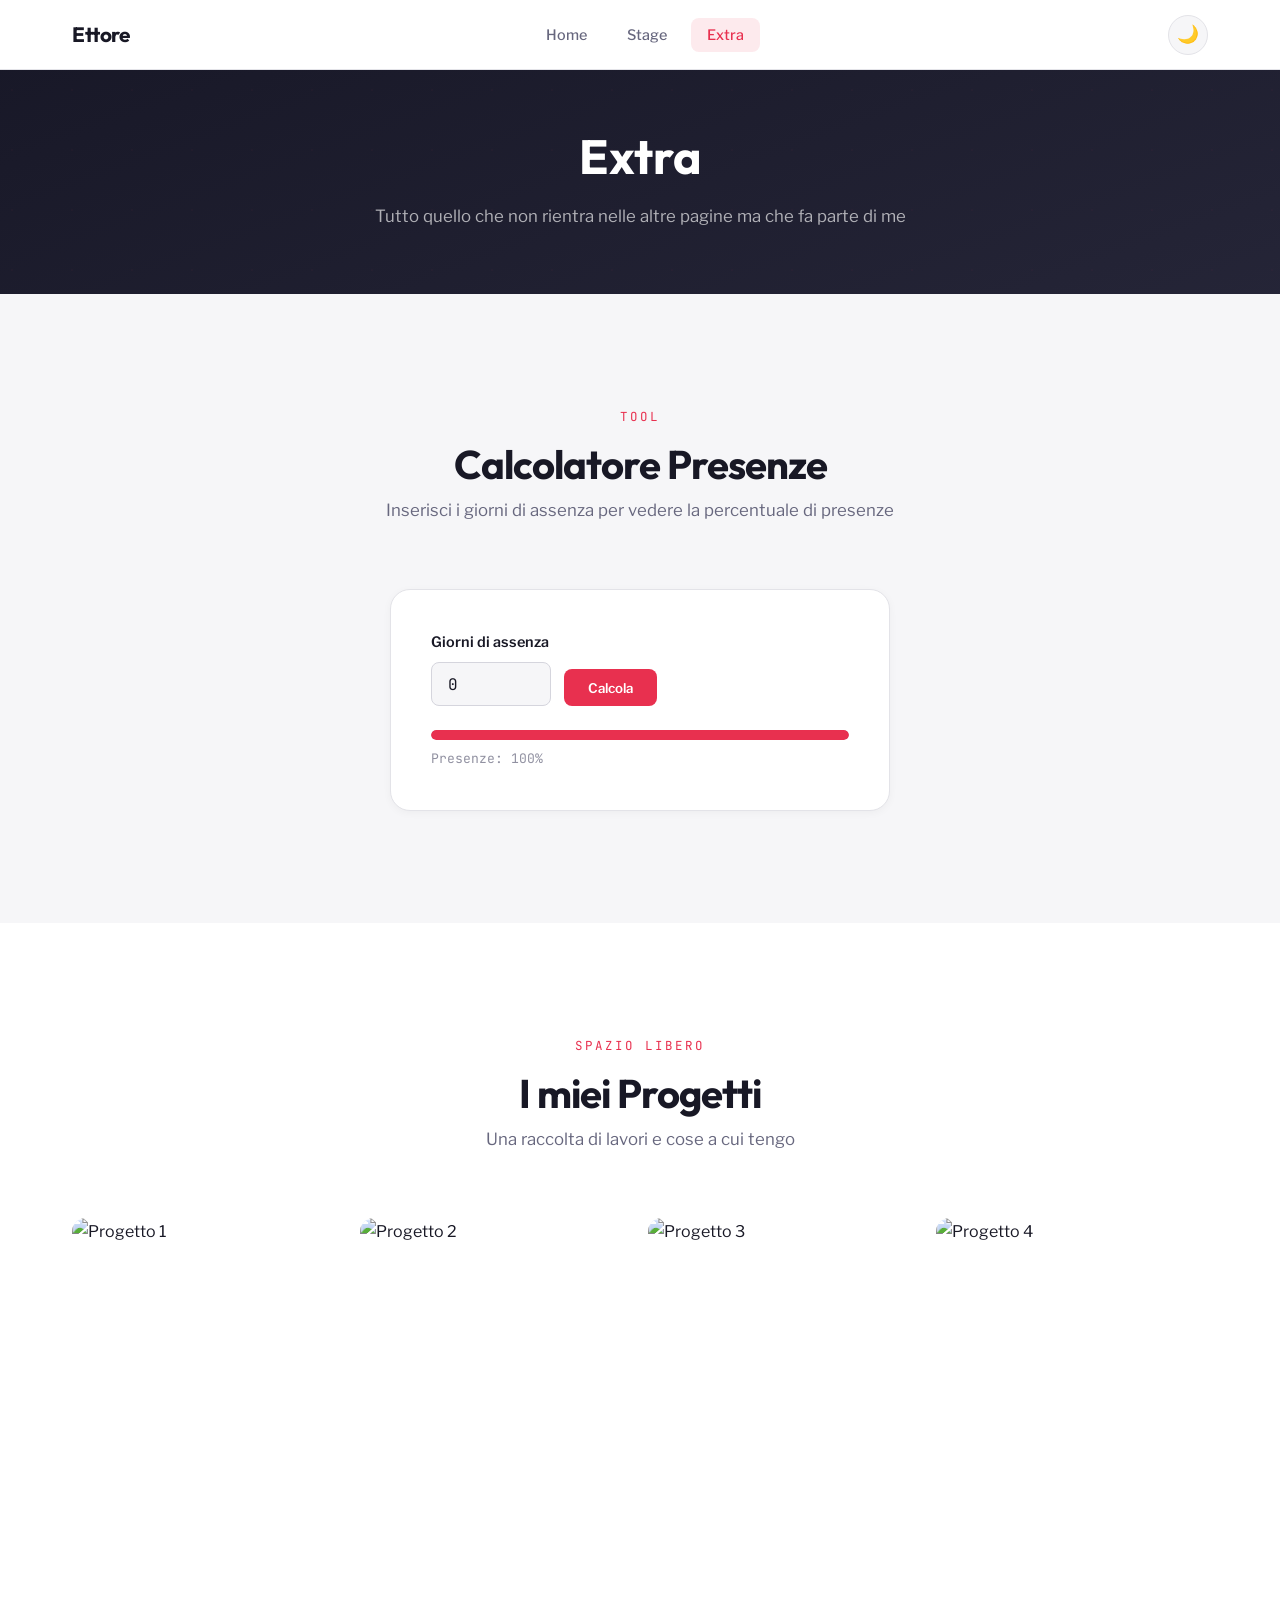
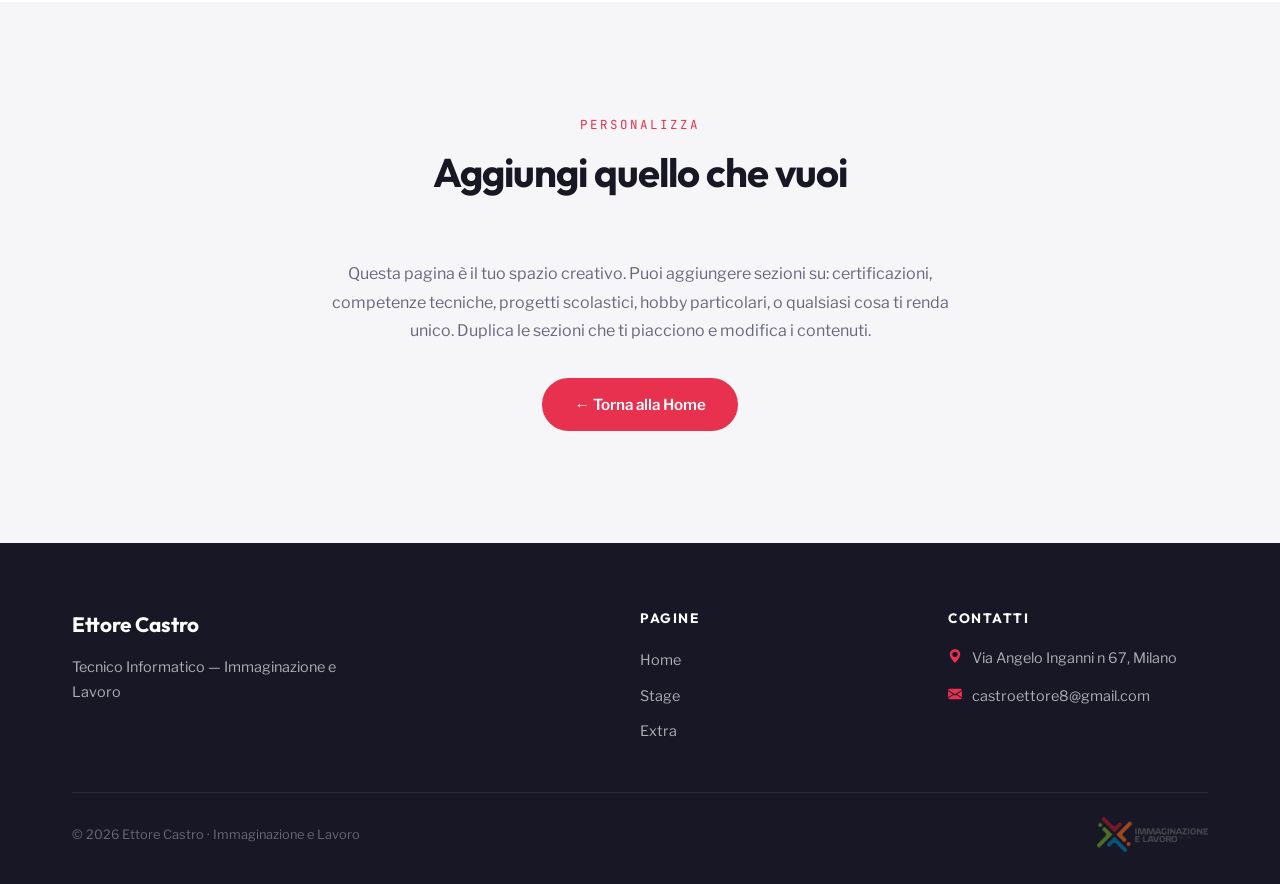
==== extra.html @ da2fcba3 "a" ====
<!DOCTYPE html>
<html lang="it" data-theme="default">
<head>
    <meta charset="UTF-8">
    <meta name="viewport" content="width=device-width, initial-scale=1.0">
    <title>Ettore Castro — Extra</title>

    <link rel="preconnect" href="https://fonts.googleapis.com">
    <link rel="preconnect" href="https://fonts.gstatic.com" crossorigin>
    <link href="https://fonts.googleapis.com/css2?family=Outfit:wght@400;500;600;700&family=Libre+Franklin:wght@400;500;600;700&family=JetBrains+Mono:wght@400;500&display=swap" rel="stylesheet">

    <link rel="stylesheet" href="./style.css">
</head>
<body>

    <!-- ====== NAVBAR ====== -->
    <nav class="site-nav">
        <div class="nav-inner">
            <a href="./index.html" class="nav-brand">Ettore</a>
            <button class="nav-burger" id="navBurger" aria-label="Apri menu">
                <span></span><span></span><span></span>
            </button>
            <ul class="nav-links" id="navLinks">
                <li><a href="./index.html">Home</a></li>
                <li><a href="./stage.html">Stage</a></li>
                <li><a href="#" class="active">Extra</a></li>
            </ul>
            <button class="theme-toggle" id="themeToggle" aria-label="Cambia tema">🌙</button>
        </div>
    </nav>

    <!-- ====== PAGE HERO ====== -->
    <section class="page-hero">
        <div class="hero-pattern"></div>
        <div class="section-container">
            <h1 class="reveal">Extra</h1>
            <p class="hero-sub reveal reveal-delay-1">
                Tutto quello che non rientra nelle altre pagine ma che fa parte di me
            </p>
        </div>
    </section>

    <!-- ====== CALCOLATORE PRESENZE ====== -->
    <section class="section">
        <div class="section-container">
            <div class="section-header center reveal">
                <span class="section-label">Tool</span>
                <h2 class="section-title">Calcolatore Presenze</h2>
                <p class="section-desc">Inserisci i giorni di assenza per vedere la percentuale di presenze</p>
            </div>

            <div class="presenze-card reveal">
                <label for="progresso">Giorni di assenza</label>
                <div class="presenze-input">
                    <input type="number" id="progresso" min="0" value="0" placeholder="0">
                    <button class="btn-calcola" onclick="calcolaPresenze()">Calcola</button>
                </div>
                <div class="progress-wrap">
                    <div class="progress-bar-bg">
                        <div class="progress-bar-fill" id="barraFill"></div>
                    </div>
                    <p class="progress-label" id="percentualeText">Presenze: 100%</p>
                </div>
            </div>
        </div>
    </section>

    <!-- ====== GALLERY / CONTENUTO LIBERO ====== -->
    <!--
        Questa sezione è uno spazio libero. Puoi usarla per:
        - Una gallery di foto dei tuoi progetti
        - Certificazioni ottenute (ECDL, ecc.)
        - Link ai tuoi profili (GitHub, LinkedIn)
        - Qualsiasi cosa ti rappresenti
        
        Di seguito c'è un esempio di gallery. 
        Sostituisci le immagini con le tue.
    -->
    <section class="section section-alt">
        <div class="section-container">
            <div class="section-header center reveal">
                <span class="section-label">Spazio libero</span>
                <h2 class="section-title">I miei Progetti</h2>
                <p class="section-desc">Una raccolta di lavori e cose a cui tengo</p>
            </div>

            <!-- MODIFICA: sostituisci le immagini e i testi -->
            <div class="gallery-grid">
                <div class="gallery-item reveal reveal-delay-1">
                    <img src="https://placehold.co/400x400/1a1a2e/e94560?text=Progetto+1" alt="Progetto 1">
                    <div class="gallery-item-overlay">
                        <span>Progetto 1</span>
                    </div>
                </div>
                <div class="gallery-item reveal reveal-delay-2">
                    <img src="https://placehold.co/400x400/16213e/e94560?text=Progetto+2" alt="Progetto 2">
                    <div class="gallery-item-overlay">
                        <span>Progetto 2</span>
                    </div>
                </div>
                <div class="gallery-item reveal reveal-delay-3">
                    <img src="https://placehold.co/400x400/0f3460/e94560?text=Progetto+3" alt="Progetto 3">
                    <div class="gallery-item-overlay">
                        <span>Progetto 3</span>
                    </div>
                </div>
                <div class="gallery-item reveal reveal-delay-4">
                    <img src="https://placehold.co/400x400/533483/e94560?text=Progetto+4" alt="Progetto 4">
                    <div class="gallery-item-overlay">
                        <span>Progetto 4</span>
                    </div>
                </div>
            </div>
        </div>
    </section>

    <!-- ====== SEZIONE TESTO LIBERO ====== -->
    <section class="section">
        <div class="section-container" style="max-width: 700px;">
            <div class="section-header center reveal">
                <span class="section-label">Personalizza</span>
                <h2 class="section-title">Aggiungi quello che vuoi</h2>
            </div>
            <div class="reveal" style="text-align: center;">
                <p style="color: var(--text-secondary); line-height: 1.8; margin-bottom: 2rem;">
                    Questa pagina è il tuo spazio creativo. Puoi aggiungere sezioni su: 
                    certificazioni, competenze tecniche, progetti scolastici, hobby particolari, 
                    o qualsiasi cosa ti renda unico. Duplica le sezioni che ti piacciono 
                    e modifica i contenuti.
                </p>
                <a href="../index.html" class="btn-primary-custom">← Torna alla Home</a>
            </div>
        </div>
    </section>

    <!-- ====== FOOTER ====== -->
    <footer class="site-footer">
        <div class="section-container">
            <div class="footer-grid">
                <div>
                    <p class="footer-brand">Ettore Castro</p>
                    <p class="footer-desc">Tecnico Informatico — Immaginazione e Lavoro</p>
                </div>
                <div>
                    <p class="footer-heading">Pagine</p>
                    <ul class="footer-links">
                        <li><a href="../index.html">Home</a></li>
                        <li><a href="./stage.html">Stage</a></li>
                        <li><a href="#">Extra</a></li>
                    </ul>
                </div>
                <div>
                    <p class="footer-heading">Contatti</p>
                    <div class="footer-contact-item">
                        <svg xmlns="http://www.w3.org/2000/svg" width="14" height="14" fill="currentColor" viewBox="0 0 16 16"><path d="M8 16s6-5.686 6-10A6 6 0 0 0 2 6c0 4.314 6 10 6 10m0-7a3 3 0 1 1 0-6 3 3 0 0 1 0 6"/></svg>
                        <span>Via Angelo Inganni n 67, Milano</span>
                    </div>
                    <div class="footer-contact-item">
                        <svg xmlns="http://www.w3.org/2000/svg" width="14" height="14" fill="currentColor" viewBox="0 0 16 16"><path d="M.05 3.555A2 2 0 0 1 2 2h12a2 2 0 0 1 1.95 1.555L8 8.414zM0 4.697v7.104l5.803-3.558zM6.761 8.83l-6.57 4.027A2 2 0 0 0 2 14h12a2 2 0 0 0 1.808-1.144l-6.57-4.027L8 9.586zm3.436-.586L16 11.801V4.697z"/></svg>
                        <span>castroettore8@gmail.com</span>
                    </div>
                </div>
            </div>
            <div class="footer-bottom">
                <span class="footer-copy">© 2026 Ettore Castro · Immaginazione e Lavoro</span>
                <img src="./img/Logo Scuola.webp" class="footer-logo" alt="Logo scuola">
            </div>
        </div>
    </footer>

    <script src="./script.js"></script>
</body>
</html>
---- style.css ----
/* ============================================================
   TEMPLATE SITO PERSONALE - QUARTA INFORMATICA
   ============================================================
   
   COME PERSONALIZZARE:
   
   1. SCEGLI UN TEMA
      Cambia data-theme="default" nel tag <html> di ogni pagina.
      Temi disponibili: default, ocean, sunset, forest, lavender, mono
   
   2. DARK MODE
      Il bottone in navbar attiva/disattiva la dark mode.
      Funziona automaticamente con tutti i temi.
   
   3. COLORI CUSTOM
      Se vuoi un colore tutto tuo, modifica le variabili in
      [data-theme="default"] qui sotto.
   
   4. FONT
      Cambia il link Google Fonts nell'HTML e aggiorna
      --font-display e --font-body qui sotto.
   
   5. ANIMAZIONI
      Ogni elemento con classe .reveal si anima allo scroll.
      Aggiungi .reveal-delay-1, .reveal-delay-2, ecc. per ritardi.
   
   ============================================================ */

/* === TEMI PRECONFIGURATI === */
/* Cambia data-theme="" nel tag <html> per switchare tema */

[data-theme="default"] {
    --hue: 240;
    --accent-h: 350;
    --accent-s: 80%;
    --accent-l: 55%;
}

[data-theme="ocean"] {
    --hue: 200;
    --accent-h: 175;
    --accent-s: 70%;
    --accent-l: 45%;
}

[data-theme="sunset"] {
    --hue: 25;
    --accent-h: 15;
    --accent-s: 85%;
    --accent-l: 55%;
}

[data-theme="forest"] {
    --hue: 150;
    --accent-h: 145;
    --accent-s: 55%;
    --accent-l: 40%;
}

[data-theme="lavender"] {
    --hue: 270;
    --accent-h: 280;
    --accent-s: 60%;
    --accent-l: 55%;
}

[data-theme="mono"] {
    --hue: 0;
    --accent-h: 0;
    --accent-s: 0%;
    --accent-l: 25%;
}

/* === SISTEMA COLORI (generato da variabili) === */
:root {
    /* Font */
    --font-display: 'Outfit', sans-serif;
    --font-body: 'Libre Franklin', sans-serif;
    --font-mono: 'JetBrains Mono', monospace;
    
    /* Sizing */
    --radius-sm: 8px;
    --radius-md: 14px;
    --radius-lg: 20px;
    --radius-full: 100px;
    
    /* Transitions */
    --ease-out: cubic-bezier(0.16, 1, 0.3, 1);
    --ease-spring: cubic-bezier(0.34, 1.56, 0.64, 1);
    --duration-fast: 0.2s;
    --duration-normal: 0.4s;
    --duration-slow: 0.7s;
    
    /* Navbar height */
    --nav-height: 70px;
}

/* Light mode (default) */
html:not([data-dark]) {
    --bg-primary: hsl(var(--hue), 15%, 97%);
    --bg-secondary: #ffffff;
    --bg-elevated: #ffffff;
    --bg-hero: hsl(var(--hue), 25%, 12%);
    --bg-hero-2: hsl(var(--hue), 20%, 18%);
    
    --text-primary: hsl(var(--hue), 20%, 12%);
    --text-secondary: hsl(var(--hue), 10%, 45%);
    --text-tertiary: hsl(var(--hue), 8%, 60%);
    --text-on-dark: #ffffff;
    --text-on-dark-muted: rgba(255,255,255,0.65);
    
    --border-light: hsl(var(--hue), 10%, 90%);
    --border-medium: hsl(var(--hue), 10%, 85%);
    
    --shadow-sm: 0 2px 8px rgba(0,0,0,0.04);
    --shadow-md: 0 8px 30px rgba(0,0,0,0.06);
    --shadow-lg: 0 20px 60px rgba(0,0,0,0.08);
    --shadow-accent: 0 8px 30px hsla(var(--accent-h), var(--accent-s), var(--accent-l), 0.25);
}

/* Dark mode */
html[data-dark] {
    --bg-primary: hsl(var(--hue), 15%, 8%);
    --bg-secondary: hsl(var(--hue), 12%, 12%);
    --bg-elevated: hsl(var(--hue), 12%, 15%);
    --bg-hero: hsl(var(--hue), 20%, 5%);
    --bg-hero-2: hsl(var(--hue), 15%, 10%);
    
    --text-primary: hsl(var(--hue), 10%, 92%);
    --text-secondary: hsl(var(--hue), 8%, 60%);
    --text-tertiary: hsl(var(--hue), 6%, 45%);
    --text-on-dark: #ffffff;
    --text-on-dark-muted: rgba(255,255,255,0.55);
    
    --border-light: hsl(var(--hue), 10%, 18%);
    --border-medium: hsl(var(--hue), 10%, 22%);
    
    --shadow-sm: 0 2px 8px rgba(0,0,0,0.2);
    --shadow-md: 0 8px 30px rgba(0,0,0,0.3);
    --shadow-lg: 0 20px 60px rgba(0,0,0,0.4);
    --shadow-accent: 0 8px 30px hsla(var(--accent-h), var(--accent-s), var(--accent-l), 0.2);
}

/* Accent color (uguale in light e dark) */
html {
    --accent: hsl(var(--accent-h), var(--accent-s), var(--accent-l));
    --accent-hover: hsl(var(--accent-h), var(--accent-s), calc(var(--accent-l) - 8%));
    --accent-soft: hsla(var(--accent-h), var(--accent-s), var(--accent-l), 0.1);
    --accent-medium: hsla(var(--accent-h), var(--accent-s), var(--accent-l), 0.2);
}

/* === RESET & BASE === */
*, *::before, *::after {
    margin: 0;
    padding: 0;
    box-sizing: border-box;
}

html {
    scroll-behavior: smooth;
}

body {
    font-family: var(--font-body);
    color: var(--text-primary);
    background-color: var(--bg-primary);
    line-height: 1.7;
    transition: background-color var(--duration-normal) var(--ease-out),
                color var(--duration-normal) var(--ease-out);
    -webkit-font-smoothing: antialiased;
}

h1, h2, h3, h4, h5, h6 {
    font-family: var(--font-display);
    font-weight: 700;
    color: var(--text-primary);
    line-height: 1.2;
}

a {
    color: var(--accent);
    text-decoration: none;
    transition: color var(--duration-fast);
}

a:hover {
    color: var(--accent-hover);
}

img {
    max-width: 100%;
    display: block;
}

/* === NAVBAR === */
.site-nav {
    position: fixed;
    top: 0;
    left: 0;
    right: 0;
    height: var(--nav-height);
    background: var(--bg-secondary);
    border-bottom: 1px solid var(--border-light);
    z-index: 1000;
    display: flex;
    align-items: center;
    transition: background var(--duration-normal) var(--ease-out),
                border-color var(--duration-normal) var(--ease-out),
                box-shadow var(--duration-normal) var(--ease-out);
}

.site-nav.scrolled {
    box-shadow: var(--shadow-sm);
}

.nav-inner {
    width: 100%;
    max-width: 1200px;
    margin: 0 auto;
    padding: 0 2rem;
    display: flex;
    align-items: center;
    justify-content: space-between;
}

.nav-brand {
    font-family: var(--font-display);
    font-weight: 700;
    font-size: 1.3rem;
    color: var(--text-primary);
    text-decoration: none;
    letter-spacing: -0.5px;
}

.nav-links {
    display: flex;
    align-items: center;
    gap: 0.5rem;
    list-style: none;
}

.nav-links a {
    font-family: var(--font-body);
    font-weight: 500;
    font-size: 0.9rem;
    color: var(--text-secondary);
    padding: 0.5rem 1rem;
    border-radius: var(--radius-sm);
    text-decoration: none;
    transition: all var(--duration-fast);
}

.nav-links a:hover,
.nav-links a.active {
    color: var(--accent);
    background: var(--accent-soft);
}

/* Dark mode toggle */
.theme-toggle {
    width: 40px;
    height: 40px;
    border-radius: 50%;
    border: 1px solid var(--border-light);
    background: var(--bg-primary);
    cursor: pointer;
    display: flex;
    align-items: center;
    justify-content: center;
    font-size: 1.1rem;
    transition: all var(--duration-fast);
    margin-left: 0.5rem;
    color: var(--text-secondary);
}

.theme-toggle:hover {
    border-color: var(--accent);
    color: var(--accent);
    transform: rotate(20deg);
}

/* Mobile nav */
.nav-burger {
    display: none;
    flex-direction: column;
    gap: 5px;
    cursor: pointer;
    background: none;
    border: none;
    padding: 5px;
}

.nav-burger span {
    width: 22px;
    height: 2px;
    background: var(--text-primary);
    border-radius: 2px;
    transition: all var(--duration-fast);
}

/* === HERO === */
.hero {
    min-height: 100vh;
    display: flex;
    align-items: center;
    justify-content: center;
    text-align: center;
    background: linear-gradient(160deg, var(--bg-hero) 0%, var(--bg-hero-2) 100%);
    position: relative;
    overflow: hidden;
    padding-top: var(--nav-height);
}

/* Pattern decorativo sullo sfondo dell'hero */
.hero-pattern {
    position: absolute;
    inset: 0;
    opacity: 0.04;
    background-image: 
        radial-gradient(circle at 20% 50%, var(--accent) 1px, transparent 1px),
        radial-gradient(circle at 80% 20%, var(--accent) 1px, transparent 1px),
        radial-gradient(circle at 60% 80%, var(--accent) 1px, transparent 1px);
    background-size: 80px 80px, 60px 60px, 100px 100px;
}

/* Cerchi decorativi */
.hero-blob {
    position: absolute;
    border-radius: 50%;
    filter: blur(80px);
    opacity: 0.15;
}

.hero-blob-1 {
    width: 500px;
    height: 500px;
    background: var(--accent);
    top: -15%;
    right: -10%;
}

.hero-blob-2 {
    width: 350px;
    height: 350px;
    background: hsl(var(--hue), 50%, 50%);
    bottom: -10%;
    left: -5%;
}

.hero-content {
    position: relative;
    z-index: 1;
    padding: 2rem;
}

.hero-label {
    display: inline-block;
    font-family: var(--font-mono);
    font-size: 0.8rem;
    letter-spacing: 2px;
    text-transform: uppercase;
    color: var(--accent);
    background: var(--accent-soft);
    padding: 0.4rem 1.2rem;
    border-radius: var(--radius-full);
    margin-bottom: 1.5rem;
}

.hero h1 {
    font-size: clamp(2.5rem, 6vw, 4.5rem);
    color: var(--text-on-dark);
    letter-spacing: -2px;
    margin-bottom: 0.8rem;
}

.hero .hero-sub {
    font-size: clamp(1rem, 2vw, 1.3rem);
    color: var(--text-on-dark-muted);
    font-weight: 400;
    max-width: 500px;
    margin: 0 auto;
}

.hero-cta {
    margin-top: 2.5rem;
    display: flex;
    gap: 1rem;
    justify-content: center;
    flex-wrap: wrap;
}

/* === BOTTONI === */
.btn-primary-custom {
    display: inline-flex;
    align-items: center;
    gap: 0.5rem;
    padding: 0.85rem 2rem;
    background: var(--accent);
    color: #fff;
    border: none;
    border-radius: var(--radius-full);
    font-family: var(--font-body);
    font-weight: 600;
    font-size: 0.95rem;
    cursor: pointer;
    text-decoration: none;
    transition: all var(--duration-fast) var(--ease-out);
}

.btn-primary-custom:hover {
    background: var(--accent-hover);
    color: #fff;
    transform: translateY(-2px);
    box-shadow: var(--shadow-accent);
}

.btn-outline-custom {
    display: inline-flex;
    align-items: center;
    gap: 0.5rem;
    padding: 0.85rem 2rem;
    background: transparent;
    color: var(--text-on-dark);
    border: 1px solid rgba(255,255,255,0.25);
    border-radius: var(--radius-full);
    font-family: var(--font-body);
    font-weight: 600;
    font-size: 0.95rem;
    cursor: pointer;
    text-decoration: none;
    transition: all var(--duration-fast) var(--ease-out);
}

.btn-outline-custom:hover {
    background: rgba(255,255,255,0.1);
    color: #fff;
    border-color: rgba(255,255,255,0.5);
}

/* Variante per sfondi chiari */
.btn-outline-light {
    color: var(--text-primary);
    border-color: var(--border-medium);
}

.btn-outline-light:hover {
    color: var(--accent);
    border-color: var(--accent);
    background: var(--accent-soft);
}

/* === SEZIONI === */
.section {
    padding: 7rem 0;
}

.section-alt {
    background: var(--bg-secondary);
}

.section-container {
    max-width: 1200px;
    margin: 0 auto;
    padding: 0 2rem;
}

.section-header {
    margin-bottom: 4rem;
}

.section-label {
    font-family: var(--font-mono);
    font-size: 0.78rem;
    text-transform: uppercase;
    letter-spacing: 3px;
    color: var(--accent);
    margin-bottom: 0.8rem;
    display: block;
}

.section-title {
    font-size: clamp(1.8rem, 3.5vw, 2.5rem);
    letter-spacing: -1px;
    margin-bottom: 0.5rem;
}

.section-desc {
    font-size: 1.05rem;
    color: var(--text-secondary);
    max-width: 550px;
}

/* Centrato */
.section-header.center {
    text-align: center;
}

.section-header.center .section-desc {
    margin: 0 auto;
}

/* === BIO === */
.bio-grid {
    display: grid;
    grid-template-columns: 1fr 1fr;
    gap: 5rem;
    align-items: center;
}

.bio-image {
    position: relative;
}

.bio-image-frame {
    width: 100%;
    aspect-ratio: 4/5;
    border-radius: var(--radius-lg);
    overflow: hidden;
    box-shadow: var(--shadow-lg);
    position: relative;
}

.bio-image-frame img {
    width: 100%;
    height: 100%;
    object-fit: cover;
}

/* Decorazione immagine - quadrato accent */
.bio-image::after {
    content: '';
    position: absolute;
    width: 100px;
    height: 100px;
    border: 3px solid var(--accent);
    border-radius: var(--radius-md);
    bottom: -20px;
    right: -20px;
    z-index: -1;
    opacity: 0.5;
}

.bio-text-area p {
    font-size: 1.05rem;
    color: var(--text-secondary);
    margin-bottom: 1.5rem;
    line-height: 1.8;
}

/* Info pills nella bio */
.bio-pills {
    display: flex;
    flex-wrap: wrap;
    gap: 0.6rem;
    margin-top: 1.5rem;
}

.bio-pill {
    display: inline-flex;
    align-items: center;
    gap: 0.4rem;
    padding: 0.4rem 1rem;
    background: var(--accent-soft);
    color: var(--accent);
    border-radius: var(--radius-full);
    font-size: 0.85rem;
    font-weight: 600;
}

/* === PASSIONI (Grid) === */
.passions-grid {
    display: grid;
    grid-template-columns: repeat(auto-fit, minmax(300px, 1fr));
    gap: 2rem;
}

.passion-card {
    background: var(--bg-elevated);
    border: 1px solid var(--border-light);
    border-radius: var(--radius-md);
    overflow: hidden;
    transition: transform var(--duration-normal) var(--ease-spring),
                box-shadow var(--duration-normal) var(--ease-out);
}

.passion-card:hover {
    transform: translateY(-8px);
    box-shadow: var(--shadow-md);
}

.passion-card-img {
    height: 220px;
    overflow: hidden;
}

.passion-card-img img {
    width: 100%;
    height: 100%;
    object-fit: cover;
    transition: transform var(--duration-slow) var(--ease-out);
}

.passion-card:hover .passion-card-img img {
    transform: scale(1.05);
}

.passion-card-body {
    padding: 1.5rem;
}

.passion-card-tag {
    font-family: var(--font-mono);
    font-size: 0.72rem;
    text-transform: uppercase;
    letter-spacing: 1.5px;
    color: var(--accent);
    margin-bottom: 0.6rem;
    display: block;
}

.passion-card-body h3 {
    font-size: 1.2rem;
    margin-bottom: 0.5rem;
}

.passion-card-body p {
    font-size: 0.92rem;
    color: var(--text-secondary);
}

/* === CV === */
.cv-paper {
    background: var(--bg-elevated);
    border: 1px solid var(--border-light);
    border-radius: var(--radius-lg);
    padding: clamp(2rem, 4vw, 3.5rem);
    max-width: 850px;
    margin: 0 auto;
    box-shadow: var(--shadow-md);
    transition: background var(--duration-normal), border-color var(--duration-normal);
}

.cv-header {
    display: flex;
    justify-content: space-between;
    align-items: flex-start;
    flex-wrap: wrap;
    gap: 1rem;
    margin-bottom: 2rem;
    padding-bottom: 2rem;
    border-bottom: 2px solid var(--border-light);
}

.cv-name {
    font-size: 2rem;
    letter-spacing: -1px;
}

.cv-role {
    color: var(--accent);
    font-weight: 500;
    font-size: 1.1rem;
}

.cv-contact-mini {
    display: flex;
    flex-direction: column;
    gap: 0.3rem;
    font-size: 0.85rem;
    color: var(--text-secondary);
    text-align: right;
}

.cv-section-title {
    font-family: var(--font-mono);
    font-size: 0.75rem;
    text-transform: uppercase;
    letter-spacing: 3px;
    color: var(--accent);
    margin-top: 2rem;
    margin-bottom: 1.2rem;
    display: flex;
    align-items: center;
    gap: 1rem;
}

.cv-section-title::after {
    content: '';
    flex: 1;
    height: 1px;
    background: var(--border-light);
}

.cv-entry {
    margin-bottom: 1.8rem;
    padding-left: 1rem;
    border-left: 2px solid var(--border-light);
    transition: border-color var(--duration-fast);
}

.cv-entry:hover {
    border-left-color: var(--accent);
}

.cv-entry-title {
    font-weight: 700;
    font-size: 1rem;
    color: var(--text-primary);
}

.cv-entry-place {
    color: var(--text-secondary);
    font-size: 0.95rem;
}

.cv-entry-date {
    font-family: var(--font-mono);
    font-size: 0.8rem;
    color: var(--accent);
    margin-top: 0.2rem;
    display: block;
}

.cv-entry-desc {
    color: var(--text-secondary);
    font-size: 0.92rem;
    margin-top: 0.3rem;
}

/* Lingue con barre */
.cv-lang {
    display: flex;
    align-items: center;
    justify-content: space-between;
    padding: 0.7rem 0;
    border-bottom: 1px solid var(--border-light);
}

.cv-lang:last-child {
    border-bottom: none;
}

.cv-lang-name {
    font-weight: 600;
    font-size: 0.95rem;
}

.cv-lang-level {
    display: flex;
    align-items: center;
    gap: 0.6rem;
}

.cv-lang-bar {
    width: 80px;
    height: 4px;
    background: var(--border-light);
    border-radius: 4px;
    overflow: hidden;
}

.cv-lang-bar-fill {
    height: 100%;
    background: var(--accent);
    border-radius: 4px;
    transition: width var(--duration-slow) var(--ease-out);
}

.cv-lang-label {
    font-size: 0.82rem;
    color: var(--text-tertiary);
    min-width: 80px;
    text-align: right;
}

/* === PAGINA STAGE === */
.page-hero {
    padding: 8rem 0 4rem;
    background: linear-gradient(160deg, var(--bg-hero) 0%, var(--bg-hero-2) 100%);
    text-align: center;
    position: relative;
    overflow: hidden;
}

.page-hero .hero-pattern {
    position: absolute;
    inset: 0;
    opacity: 0.03;
    background-image: 
        radial-gradient(circle at 20% 50%, var(--accent) 1px, transparent 1px);
    background-size: 60px 60px;
}

.page-hero h1 {
    font-size: clamp(2rem, 4vw, 3rem);
    color: var(--text-on-dark);
    position: relative;
}

.page-hero .hero-sub {
    color: var(--text-on-dark-muted);
    font-size: 1.05rem;
    max-width: 600px;
    margin: 1rem auto 0;
    position: relative;
}

/* Stage cards (alternativa all'accordion) */
.stage-card {
    background: var(--bg-elevated);
    border: 1px solid var(--border-light);
    border-radius: var(--radius-lg);
    overflow: hidden;
    margin-bottom: 2rem;
    transition: box-shadow var(--duration-normal);
}

.stage-card:hover {
    box-shadow: var(--shadow-md);
}

.stage-card-header {
    padding: 1.5rem 2rem;
    border-bottom: 1px solid var(--border-light);
    display: flex;
    align-items: center;
    justify-content: space-between;
    cursor: pointer;
    transition: background var(--duration-fast);
}

.stage-card-header:hover {
    background: var(--accent-soft);
}

.stage-card-header h3 {
    font-size: 1.2rem;
    margin: 0;
}

.stage-card-header .stage-date {
    font-family: var(--font-mono);
    font-size: 0.8rem;
    color: var(--accent);
}

.stage-card-toggle {
    width: 32px;
    height: 32px;
    border-radius: 50%;
    background: var(--accent-soft);
    display: flex;
    align-items: center;
    justify-content: center;
    transition: transform var(--duration-fast);
    color: var(--accent);
    font-size: 1.2rem;
}

.stage-card.open .stage-card-toggle {
    transform: rotate(45deg);
}

.stage-card-body {
    padding: 0 2rem;
    max-height: 0;
    overflow: hidden;
    transition: max-height var(--duration-slow) var(--ease-out),
                padding var(--duration-normal);
}

.stage-card.open .stage-card-body {
    padding: 2rem;
    max-height: 800px;
}

.stage-grid {
    display: grid;
    grid-template-columns: 2fr 3fr;
    gap: 2rem;
    align-items: start;
}

.stage-map-frame {
    border-radius: var(--radius-md);
    overflow: hidden;
    aspect-ratio: 4/3;
}

.stage-map-frame iframe {
    width: 100%;
    height: 100%;
    border: none;
}

.stage-relazione {
    font-size: 0.95rem;
    color: var(--text-secondary);
    line-height: 1.8;
}

.stage-relazione h4 {
    font-size: 1rem;
    margin-bottom: 0.5rem;
}

/* === EXTRA PAGE === */
.presenze-card {
    background: var(--bg-elevated);
    border: 1px solid var(--border-light);
    border-radius: var(--radius-lg);
    padding: 2.5rem;
    box-shadow: var(--shadow-sm);
    max-width: 500px;
    margin: 0 auto;
}

.presenze-card label {
    font-weight: 600;
    color: var(--text-primary);
    display: block;
    margin-bottom: 0.5rem;
    font-size: 0.9rem;
}

.presenze-input {
    display: flex;
    gap: 0.8rem;
    align-items: flex-end;
}

.presenze-card input[type="number"] {
    width: 120px;
    padding: 0.65rem 1rem;
    border: 1px solid var(--border-medium);
    border-radius: var(--radius-sm);
    font-family: var(--font-mono);
    font-size: 1rem;
    background: var(--bg-primary);
    color: var(--text-primary);
    transition: border-color var(--duration-fast);
}

.presenze-card input[type="number"]:focus {
    outline: none;
    border-color: var(--accent);
    box-shadow: 0 0 0 3px var(--accent-soft);
}

.btn-calcola {
    padding: 0.65rem 1.5rem;
    background: var(--accent);
    color: #fff;
    border: none;
    border-radius: var(--radius-sm);
    font-family: var(--font-body);
    font-weight: 600;
    cursor: pointer;
    transition: background var(--duration-fast);
}

.btn-calcola:hover {
    background: var(--accent-hover);
}

.progress-wrap {
    margin-top: 1.5rem;
}

.progress-bar-bg {
    height: 10px;
    background: var(--border-light);
    border-radius: var(--radius-full);
    overflow: hidden;
}

.progress-bar-fill {
    height: 100%;
    background: var(--accent);
    border-radius: var(--radius-full);
    transition: width var(--duration-slow) var(--ease-out);
    width: 100%;
}

.progress-label {
    font-family: var(--font-mono);
    font-size: 0.82rem;
    color: var(--text-tertiary);
    margin-top: 0.5rem;
}

/* Sezione gallery / contenuto libero */
.gallery-grid {
    display: grid;
    grid-template-columns: repeat(auto-fill, minmax(250px, 1fr));
    gap: 1rem;
}

.gallery-item {
    aspect-ratio: 1;
    border-radius: var(--radius-md);
    overflow: hidden;
    cursor: pointer;
    position: relative;
}

.gallery-item img {
    width: 100%;
    height: 100%;
    object-fit: cover;
    transition: transform var(--duration-slow) var(--ease-out);
}

.gallery-item:hover img {
    transform: scale(1.08);
}

.gallery-item-overlay {
    position: absolute;
    inset: 0;
    background: linear-gradient(transparent 50%, rgba(0,0,0,0.6));
    opacity: 0;
    transition: opacity var(--duration-fast);
    display: flex;
    align-items: flex-end;
    padding: 1rem;
}

.gallery-item:hover .gallery-item-overlay {
    opacity: 1;
}

.gallery-item-overlay span {
    color: #fff;
    font-weight: 600;
    font-size: 0.9rem;
}

/* === FOOTER === */
.site-footer {
    background: var(--bg-hero);
    color: var(--text-on-dark-muted);
    padding: 4rem 0 2rem;
}

.footer-grid {
    display: grid;
    grid-template-columns: 2fr 1fr 1fr;
    gap: 3rem;
    margin-bottom: 3rem;
}

.footer-brand {
    font-family: var(--font-display);
    font-size: 1.3rem;
    font-weight: 700;
    color: var(--text-on-dark);
    margin-bottom: 0.8rem;
}

.footer-desc {
    font-size: 0.9rem;
    line-height: 1.7;
    max-width: 300px;
}

.footer-heading {
    font-family: var(--font-display);
    font-size: 0.85rem;
    font-weight: 700;
    text-transform: uppercase;
    letter-spacing: 1.5px;
    color: var(--text-on-dark);
    margin-bottom: 1rem;
}

.footer-links {
    list-style: none;
    display: flex;
    flex-direction: column;
    gap: 0.5rem;
}

.footer-links a {
    color: var(--text-on-dark-muted);
    font-size: 0.9rem;
    transition: color var(--duration-fast);
}

.footer-links a:hover {
    color: var(--accent);
}

.footer-contact-item {
    display: flex;
    align-items: flex-start;
    gap: 0.6rem;
    margin-bottom: 0.8rem;
    font-size: 0.9rem;
}

.footer-contact-item svg {
    flex-shrink: 0;
    margin-top: 3px;
    color: var(--accent);
}

.footer-bottom {
    border-top: 1px solid rgba(255,255,255,0.08);
    padding-top: 1.5rem;
    display: flex;
    justify-content: space-between;
    align-items: center;
    flex-wrap: wrap;
    gap: 1rem;
}

.footer-copy {
    font-size: 0.8rem;
    color: rgba(255,255,255,0.35);
}

.footer-logo {
    height: 35px;
    opacity: 0.6;
}

/* === ANIMAZIONI SCROLL === */
.reveal {
    opacity: 0;
    transform: translateY(40px);
    transition: opacity var(--duration-slow) var(--ease-out),
                transform var(--duration-slow) var(--ease-out);
}

.reveal.visible {
    opacity: 1;
    transform: translateY(0);
}

.reveal-delay-1 { transition-delay: 0.1s; }
.reveal-delay-2 { transition-delay: 0.2s; }
.reveal-delay-3 { transition-delay: 0.3s; }
.reveal-delay-4 { transition-delay: 0.4s; }

/* Reveal da sinistra/destra */
.reveal-left {
    opacity: 0;
    transform: translateX(-40px);
    transition: opacity var(--duration-slow) var(--ease-out),
                transform var(--duration-slow) var(--ease-out);
}

.reveal-right {
    opacity: 0;
    transform: translateX(40px);
    transition: opacity var(--duration-slow) var(--ease-out),
                transform var(--duration-slow) var(--ease-out);
}

.reveal-left.visible,
.reveal-right.visible {
    opacity: 1;
    transform: translateX(0);
}

/* === RESPONSIVE === */
@media (max-width: 900px) {
    .bio-grid {
        grid-template-columns: 1fr;
        gap: 3rem;
    }
    
    .bio-image {
        max-width: 350px;
        margin: 0 auto;
    }

    .stage-grid {
        grid-template-columns: 1fr;
    }
    
    .footer-grid {
        grid-template-columns: 1fr;
        gap: 2rem;
    }
    
    .cv-header {
        flex-direction: column;
    }
    
    .cv-contact-mini {
        text-align: left;
    }
}

@media (max-width: 700px) {
    .nav-links {
        display: none;
        position: absolute;
        top: var(--nav-height);
        left: 0;
        right: 0;
        background: var(--bg-secondary);
        border-bottom: 1px solid var(--border-light);
        flex-direction: column;
        padding: 1rem 2rem;
    }
    
    .nav-links.open {
        display: flex;
    }
    
    .nav-burger {
        display: flex;
    }
    
    .theme-toggle {
        margin-left: auto;
        margin-right: 1rem;
    }
    
    .hero h1 {
        font-size: 2.2rem;
    }
    
    .passions-grid {
        grid-template-columns: 1fr;
    }
    
    .hero-cta {
        flex-direction: column;
        align-items: center;
    }
    
    .section {
        padding: 4rem 0;
    }
    
    .gallery-grid {
        grid-template-columns: repeat(2, 1fr);
    }
}
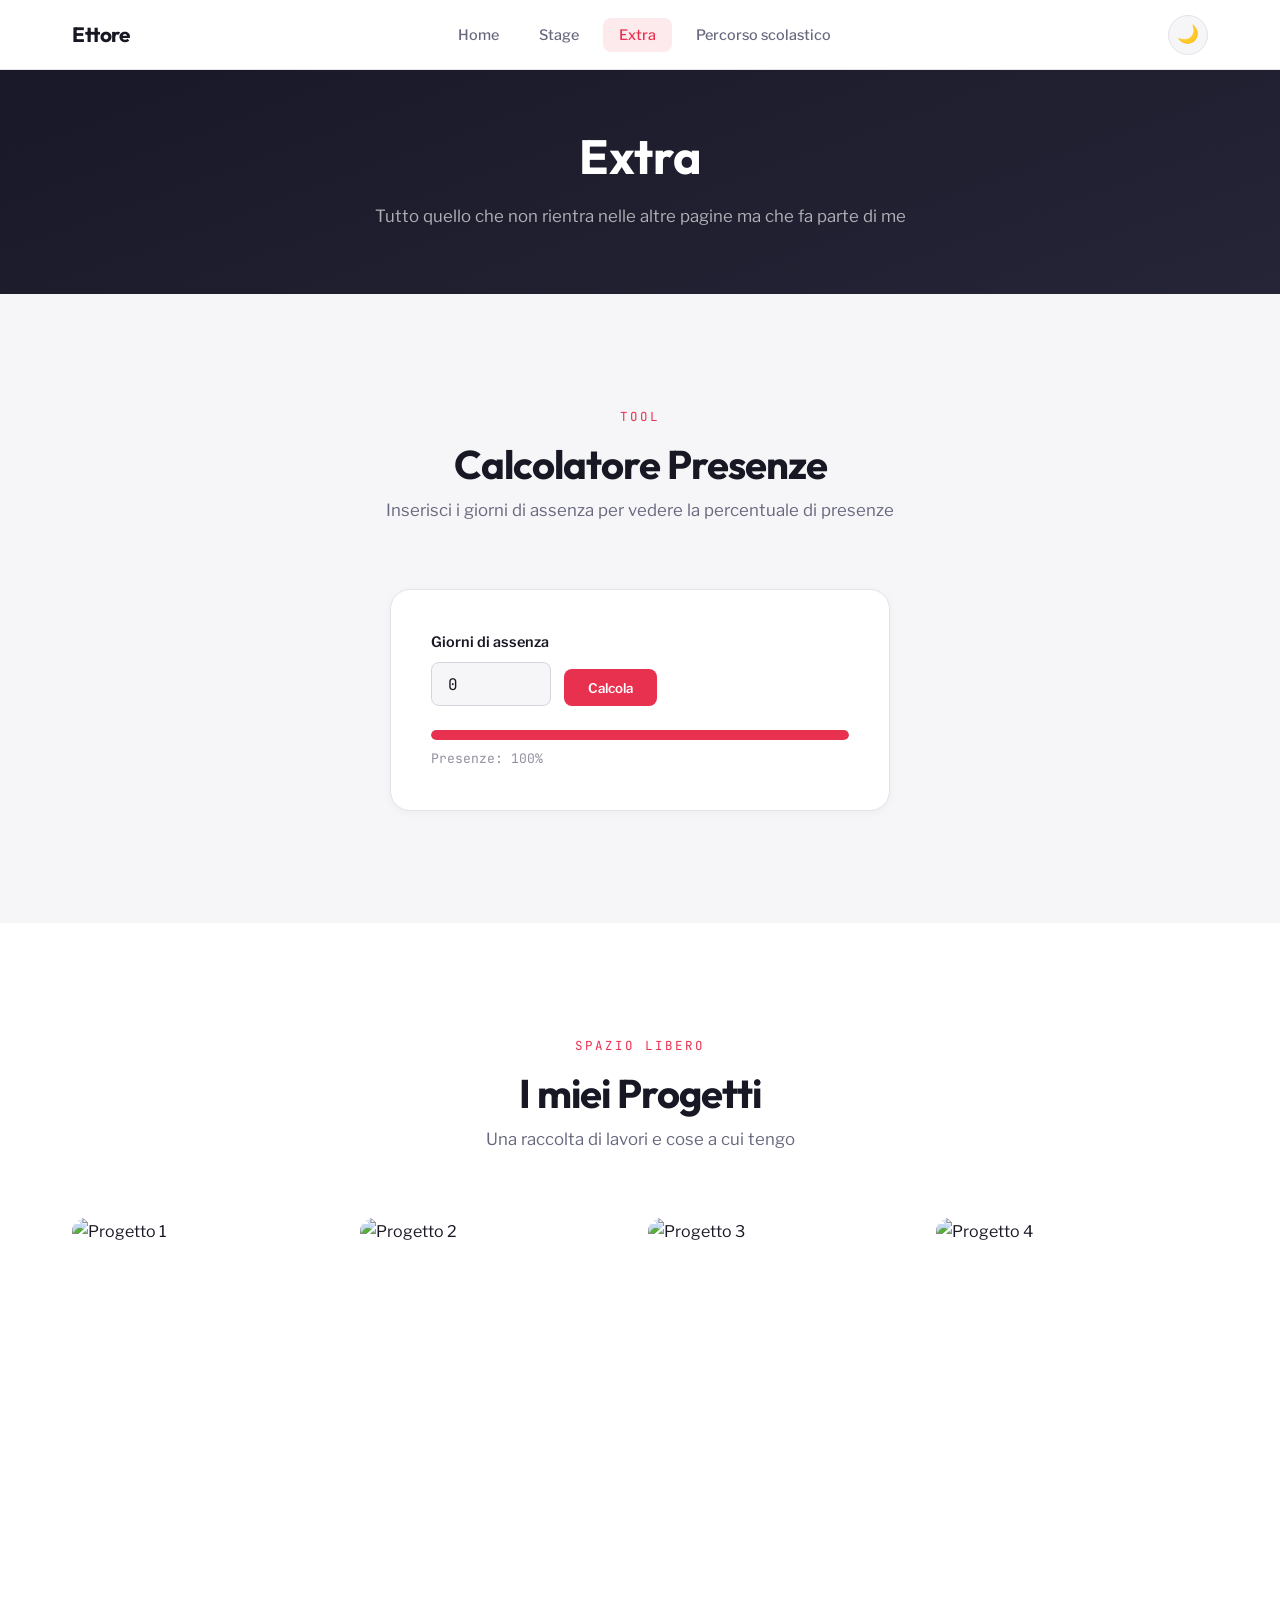
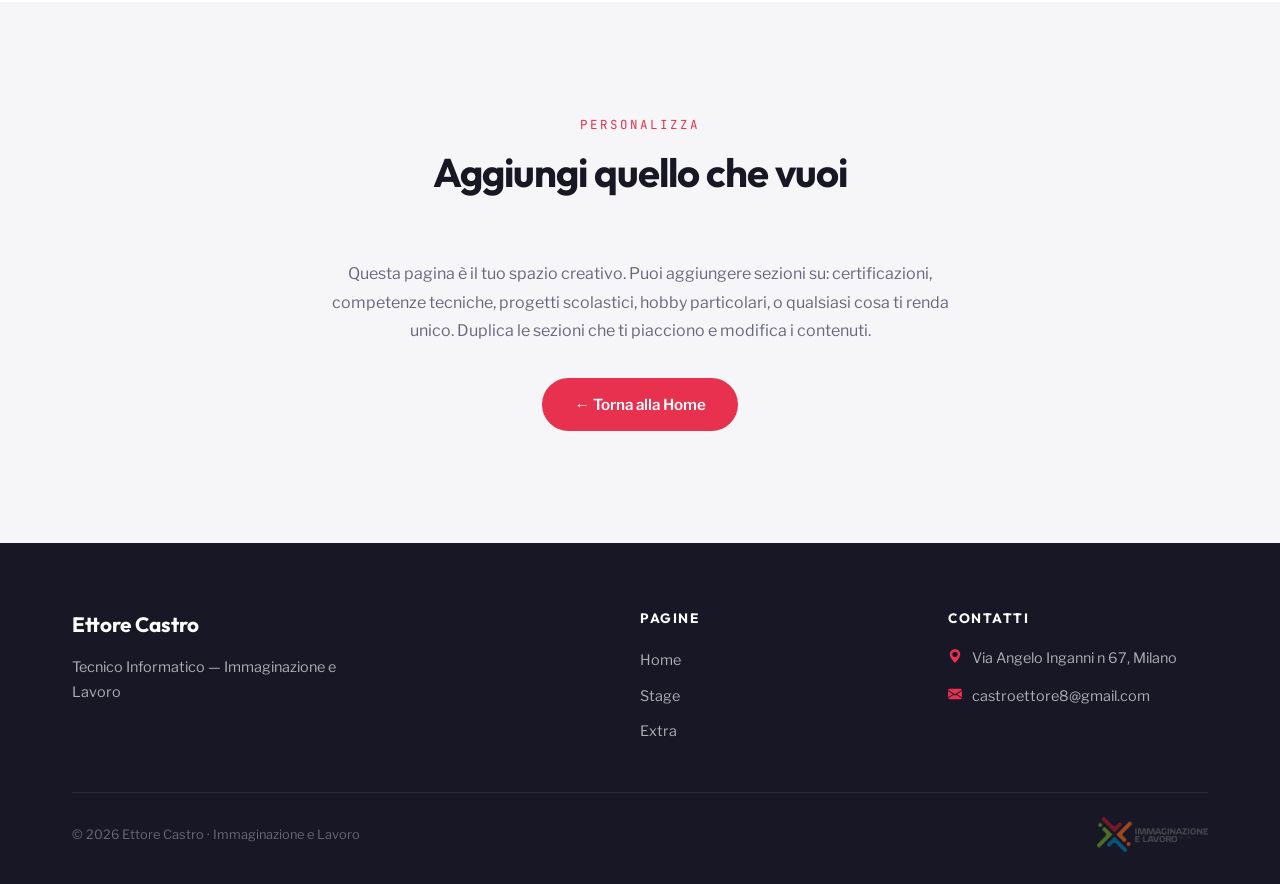
==== commit 49bf9716: "." ====
--- a/extra.html
+++ b/extra.html
@@ -24,6 +24,7 @@
                 <li><a href="./index.html">Home</a></li>
                 <li><a href="./stage.html">Stage</a></li>
                 <li><a href="#" class="active">Extra</a></li>
+                <li><a href="./percorso.html">Percorso scolastico</a></li>
             </ul>
             <button class="theme-toggle" id="themeToggle" aria-label="Cambia tema">🌙</button>
         </div>
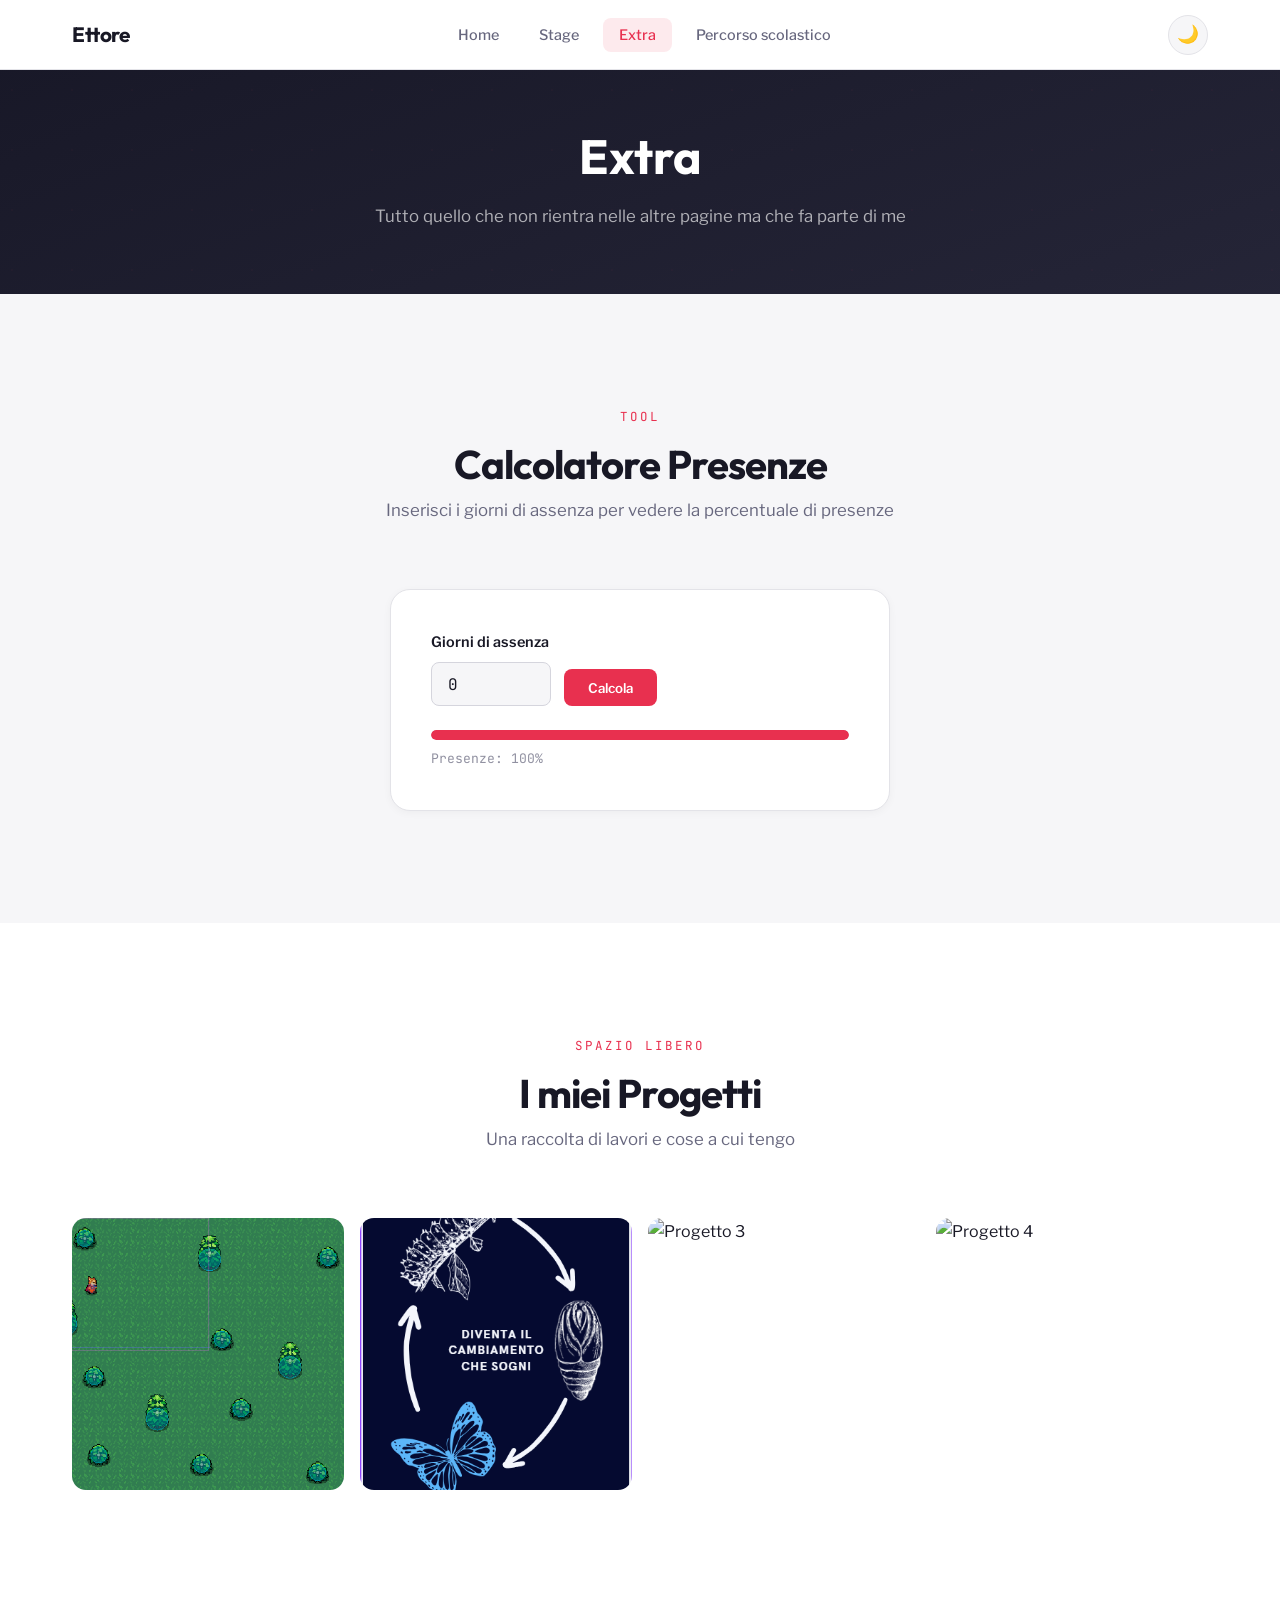
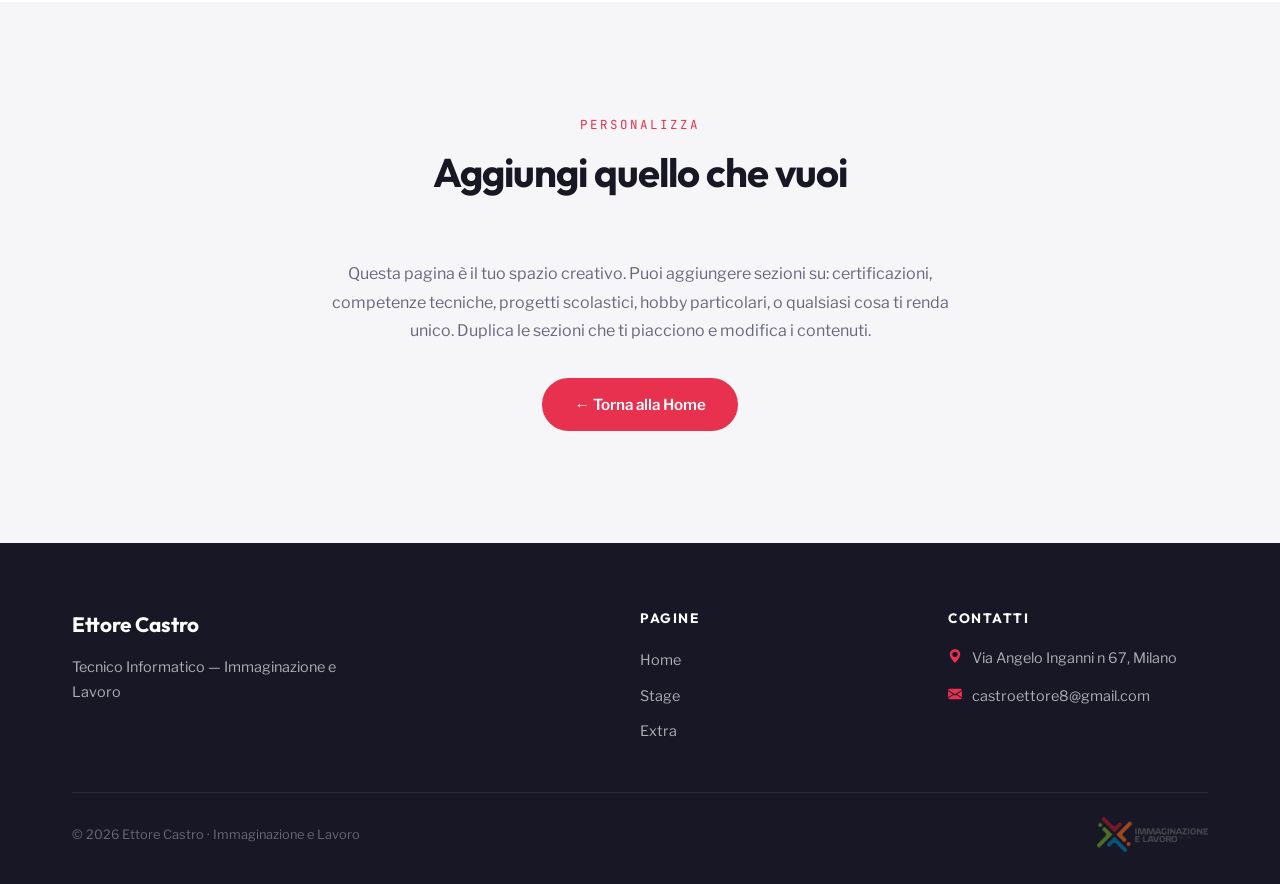
==== commit bb93f775: "." ====
--- a/extra.html
+++ b/extra.html
@@ -88,13 +88,13 @@
             <!-- MODIFICA: sostituisci le immagini e i testi -->
             <div class="gallery-grid">
                 <div class="gallery-item reveal reveal-delay-1">
-                    <img src="https://placehold.co/400x400/1a1a2e/e94560?text=Progetto+1" alt="Progetto 1">
+                    <img src="./img/Gioco godot.png" alt="Progetto 1">
                     <div class="gallery-item-overlay">
-                        <span>Progetto 1</span>
+                        <span>Gioco con Godot</span>
                     </div>
                 </div>
                 <div class="gallery-item reveal reveal-delay-2">
-                    <img src="https://placehold.co/400x400/16213e/e94560?text=Progetto+2" alt="Progetto 2">
+                    <img src="./img/la crescita.png" alt="Progetto 2">
                     <div class="gallery-item-overlay">
                         <span>Progetto 2</span>
                     </div>
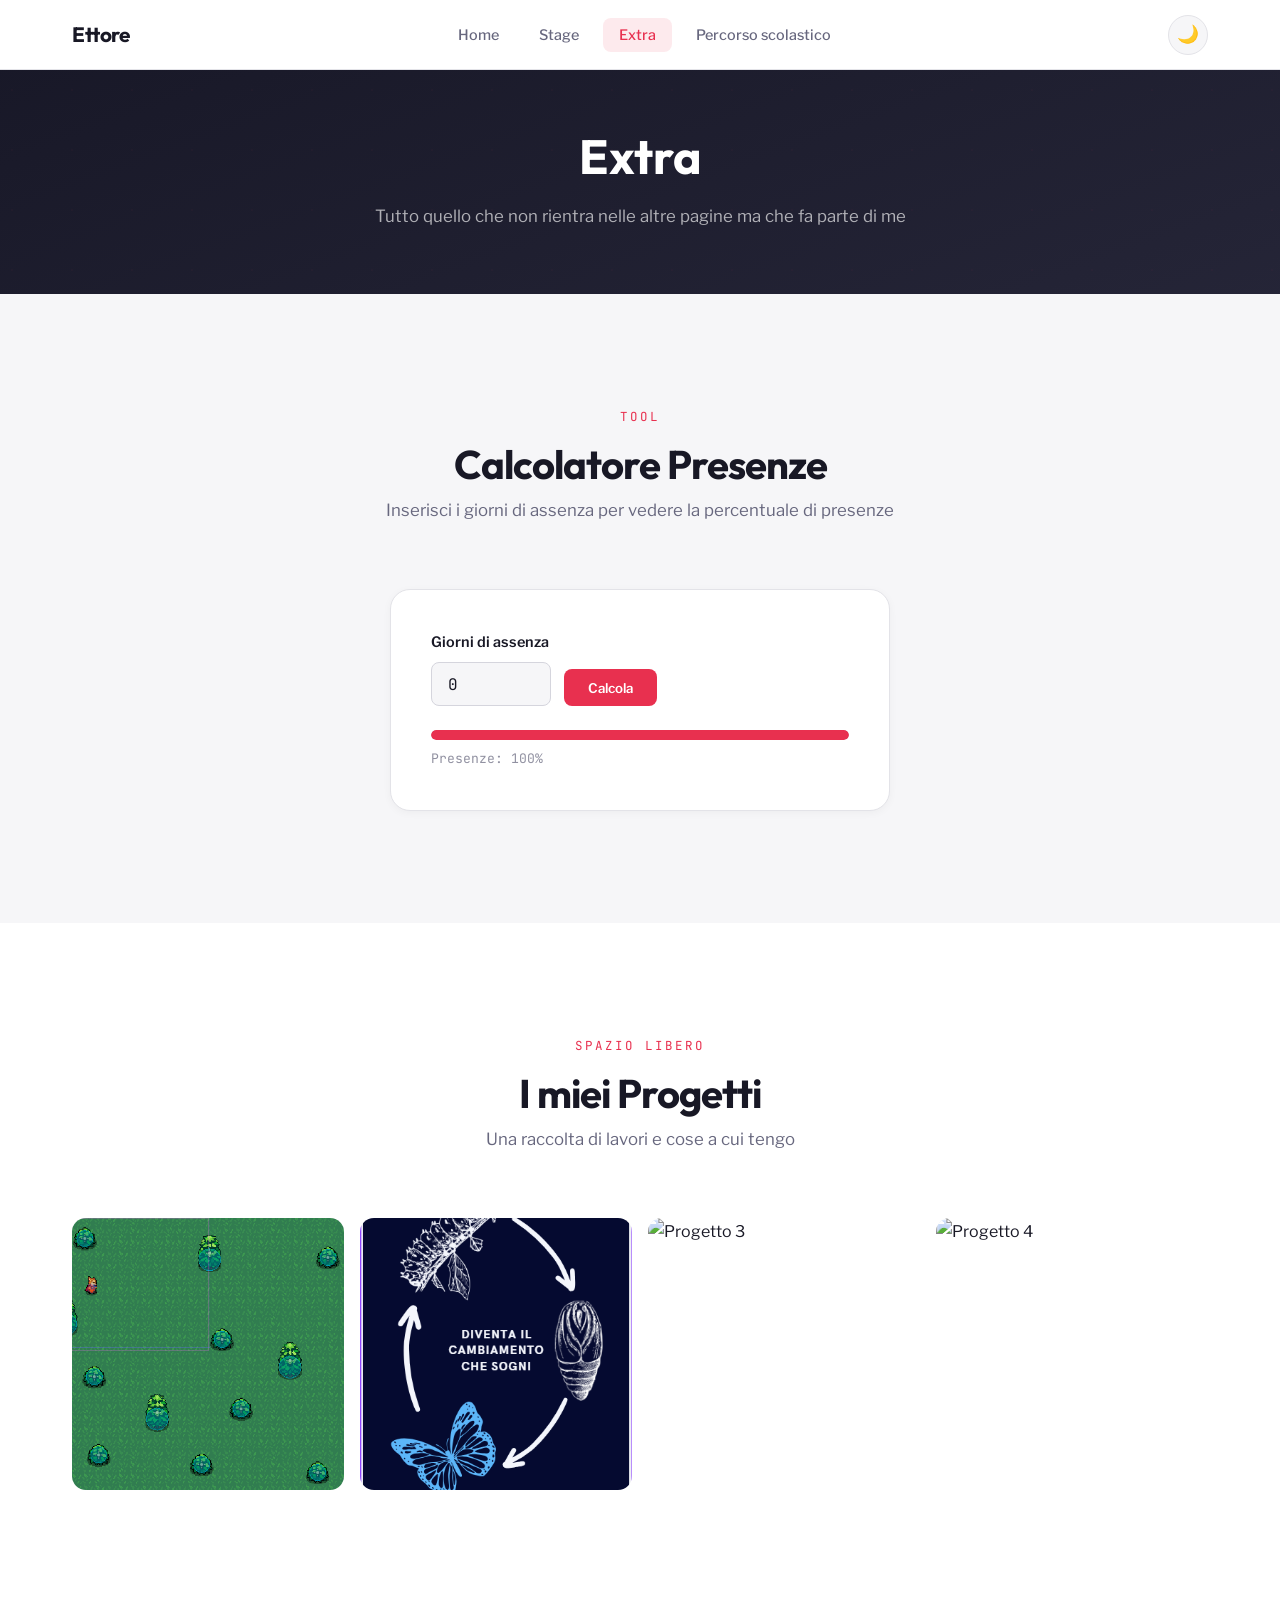
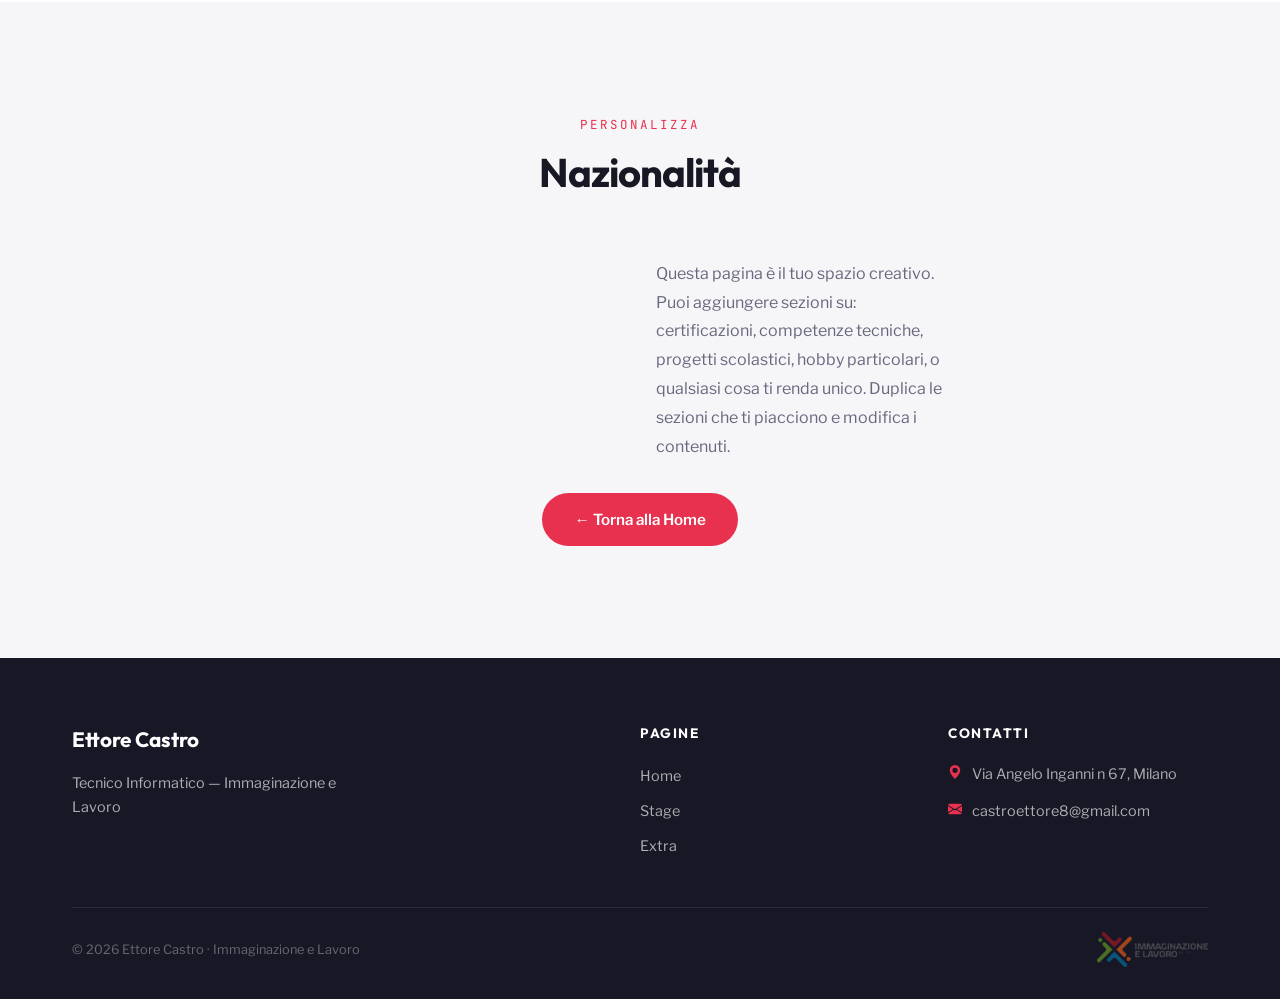
==== commit 8c67035a: "." ====
--- a/extra.html
+++ b/extra.html
@@ -96,7 +96,7 @@
                 <div class="gallery-item reveal reveal-delay-2">
                     <img src="./img/la crescita.png" alt="Progetto 2">
                     <div class="gallery-item-overlay">
-                        <span>Progetto 2</span>
+                        <span>Diventare Adulti</span>
                     </div>
                 </div>
                 <div class="gallery-item reveal reveal-delay-3">
@@ -118,18 +118,23 @@
     <!-- ====== SEZIONE TESTO LIBERO ====== -->
     <section class="section">
         <div class="section-container" style="max-width: 700px;">
+            
             <div class="section-header center reveal">
                 <span class="section-label">Personalizza</span>
-                <h2 class="section-title">Aggiungi quello che vuoi</h2>
+                <h2 class="section-title">Nazionalità</h2>
             </div>
-            <div class="reveal" style="text-align: center;">
-                <p style="color: var(--text-secondary); line-height: 1.8; margin-bottom: 2rem;">
+            <div class="reveal bandiera">
+                <img src="./img/nazionalità.png" alt="" class="immagine-bandiera">
+                <p class="testo-bandiera" style="color: var(--text-secondary); line-height: 1.8; margin-bottom: 2rem;">
                     Questa pagina è il tuo spazio creativo. Puoi aggiungere sezioni su: 
                     certificazioni, competenze tecniche, progetti scolastici, hobby particolari, 
                     o qualsiasi cosa ti renda unico. Duplica le sezioni che ti piacciono 
                     e modifica i contenuti.
                 </p>
-                <a href="../index.html" class="btn-primary-custom">← Torna alla Home</a>
+                
+            </div>
+            <div style="display: flex; justify-content: center;">
+            <a href="../index.html" class="btn-primary-custom">← Torna alla Home</a>
             </div>
         </div>
     </section>
--- a/style.css
+++ b/style.css
@@ -1241,3 +1241,17 @@
         grid-template-columns: repeat(2, 1fr);
     }
 }
+
+
+.bandiera {
+    display: flex;
+    align-items: center;
+}
+
+.immagine-bandiera, .testo-bandiera {
+    width: 70%;
+}
+
+.immagine-bandiera {
+    padding-right: 100px;
+}
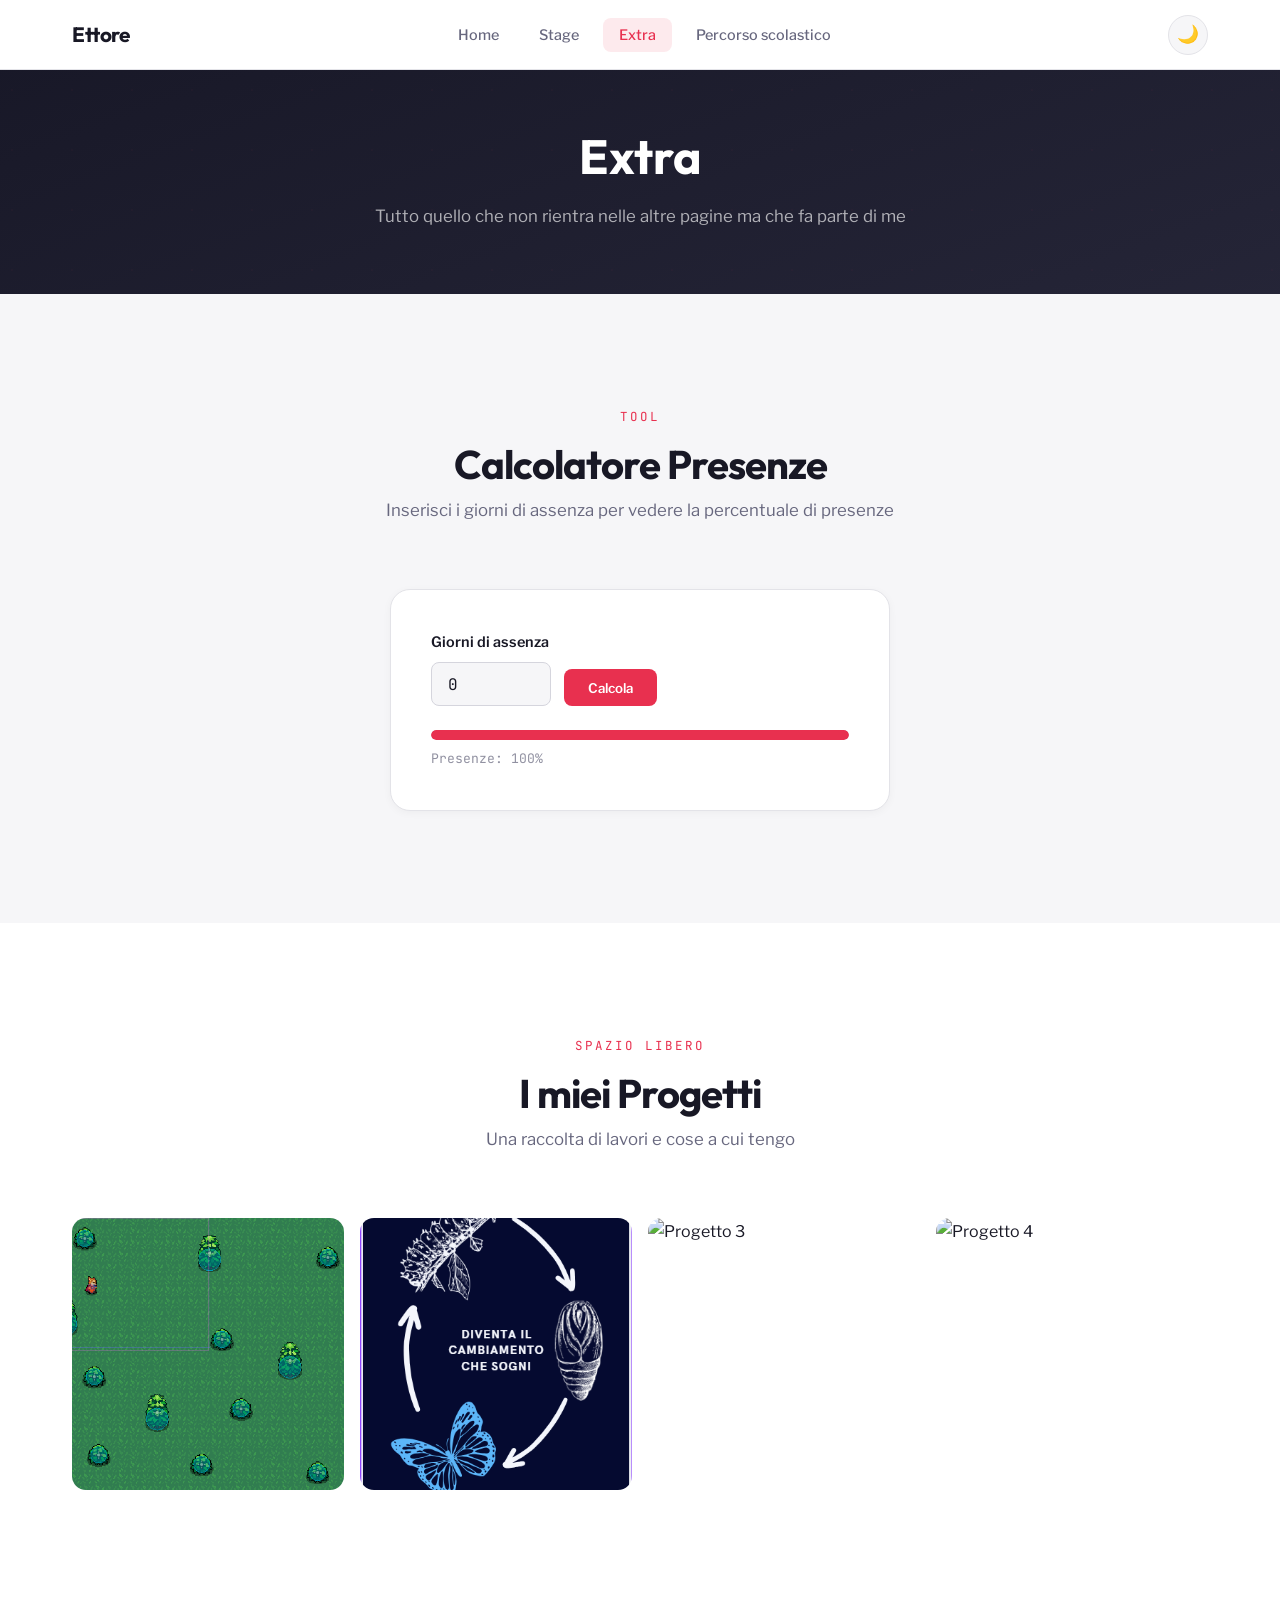
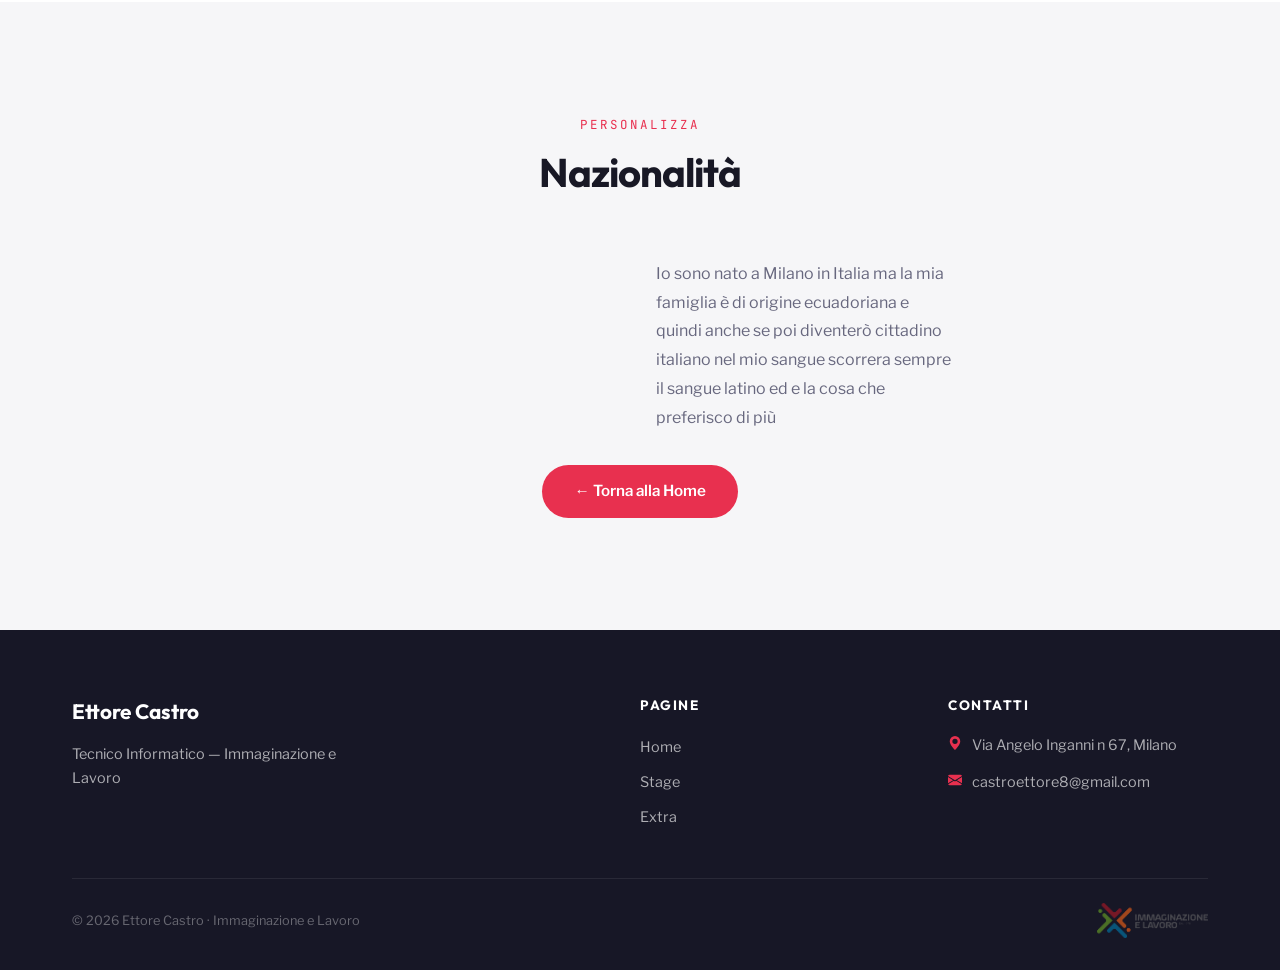
==== commit 947a1aa3: "." ====
--- a/extra.html
+++ b/extra.html
@@ -126,10 +126,9 @@
             <div class="reveal bandiera">
                 <img src="./img/nazionalità.png" alt="" class="immagine-bandiera">
                 <p class="testo-bandiera" style="color: var(--text-secondary); line-height: 1.8; margin-bottom: 2rem;">
-                    Questa pagina è il tuo spazio creativo. Puoi aggiungere sezioni su: 
-                    certificazioni, competenze tecniche, progetti scolastici, hobby particolari, 
-                    o qualsiasi cosa ti renda unico. Duplica le sezioni che ti piacciono 
-                    e modifica i contenuti.
+                    Io sono nato a Milano in Italia ma la mia famiglia è di origine ecuadoriana
+                    e quindi anche se poi diventerò cittadino italiano nel mio sangue scorrera sempre il sangue latino
+                    ed e la cosa che preferisco di più 
                 </p>
                 
             </div>
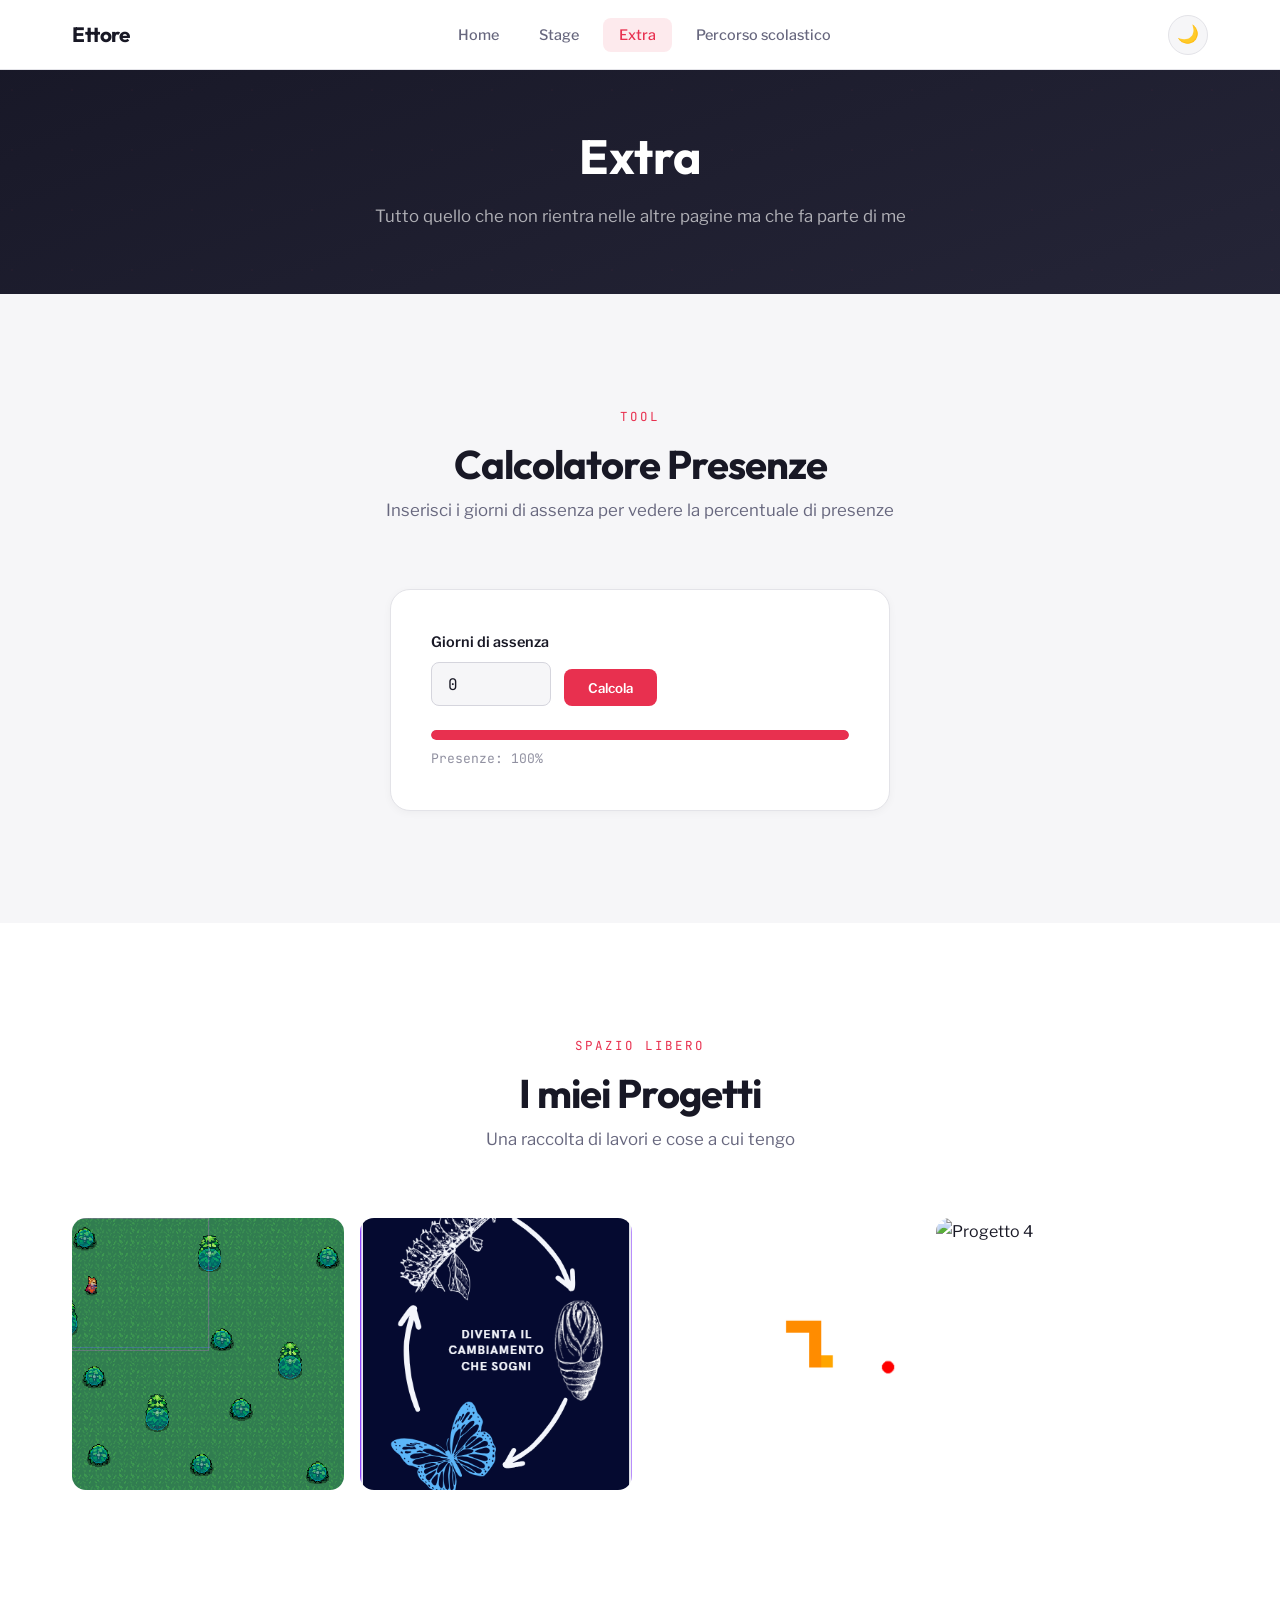
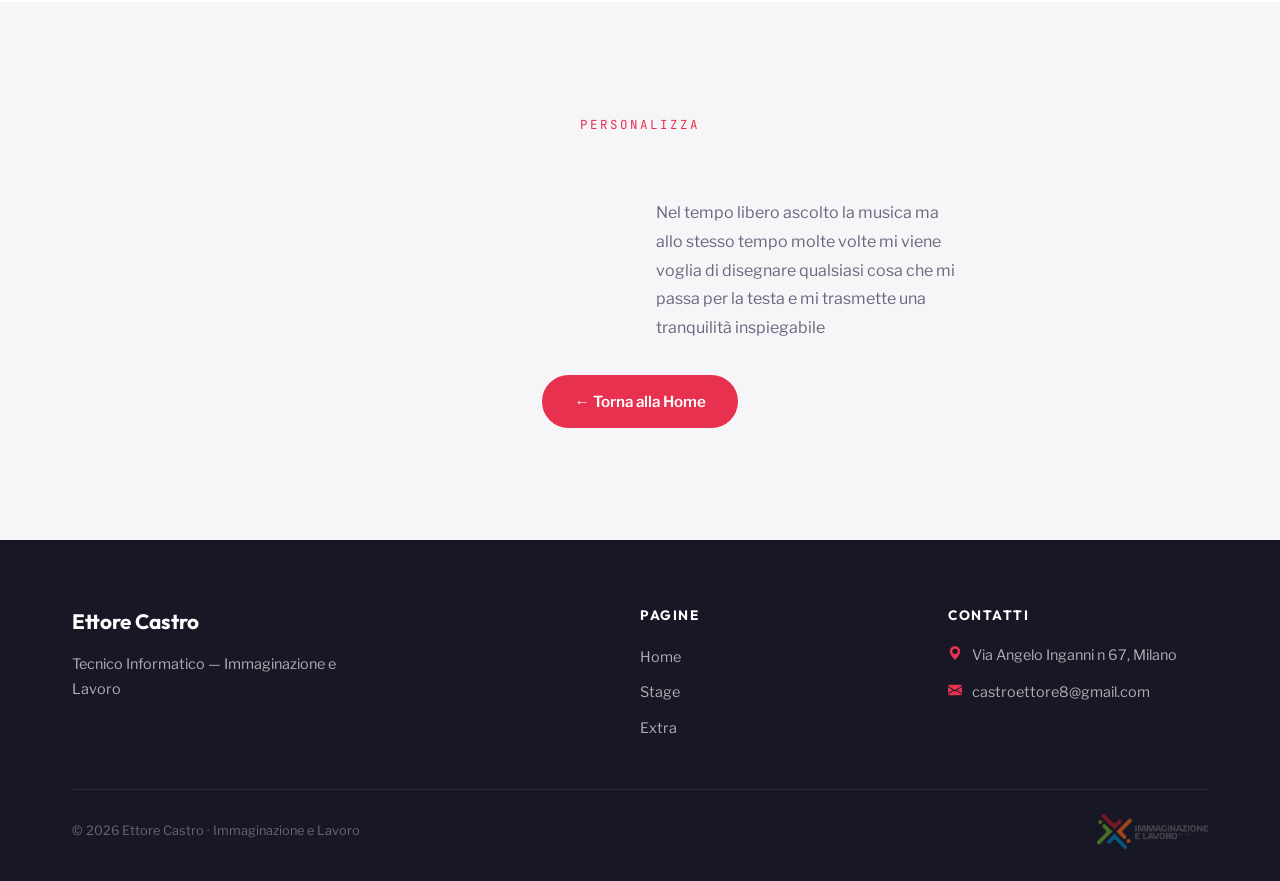
==== commit 90435f40: "." ====
--- a/extra.html
+++ b/extra.html
@@ -100,15 +100,15 @@
                     </div>
                 </div>
                 <div class="gallery-item reveal reveal-delay-3">
-                    <img src="https://placehold.co/400x400/0f3460/e94560?text=Progetto+3" alt="Progetto 3">
+                    <img src="./img/Ricreazione di snake.png" alt="Progetto 3">
                     <div class="gallery-item-overlay">
-                        <span>Progetto 3</span>
+                        <span>Ricreazione di snake</span>
                     </div>
                 </div>
                 <div class="gallery-item reveal reveal-delay-4">
                     <img src="https://placehold.co/400x400/533483/e94560?text=Progetto+4" alt="Progetto 4">
                     <div class="gallery-item-overlay">
-                        <span>Progetto 4</span>
+                        <span>Presentazione scuola</span>
                     </div>
                 </div>
             </div>
@@ -121,14 +121,14 @@
             
             <div class="section-header center reveal">
                 <span class="section-label">Personalizza</span>
-                <h2 class="section-title">Nazionalità</h2>
+                <h2 class="section-title"></h2>
             </div>
-            <div class="reveal bandiera">
-                <img src="./img/nazionalità.png" alt="" class="immagine-bandiera">
-                <p class="testo-bandiera" style="color: var(--text-secondary); line-height: 1.8; margin-bottom: 2rem;">
-                    Io sono nato a Milano in Italia ma la mia famiglia è di origine ecuadoriana
-                    e quindi anche se poi diventerò cittadino italiano nel mio sangue scorrera sempre il sangue latino
-                    ed e la cosa che preferisco di più 
+            <div class="reveal disegni">
+                <img src="./img/Disegni.jpeg" alt="" class="immagine-disegni">
+                <p class="testo-disegni" style="color: var(--text-secondary); line-height: 1.8; margin-bottom: 2rem;">
+                    Nel tempo libero ascolto la musica ma allo stesso tempo molte volte
+                    mi viene voglia di disegnare qualsiasi cosa che mi passa per la testa 
+                    e mi trasmette una tranquilità inspiegabile
                 </p>
                 
             </div>
--- a/style.css
+++ b/style.css
@@ -1243,15 +1243,15 @@
 }
 
 
-.bandiera {
-    display: flex;
-    align-items: center;
-}
-
-.immagine-bandiera, .testo-bandiera {
+.disegni {
+    display: flex;
+    align-items: center;
+}
+
+.immagine-disegni, .testo-disegni {
     width: 70%;
 }
 
-.immagine-bandiera {
+.immagine-disegni {
     padding-right: 100px;
 }
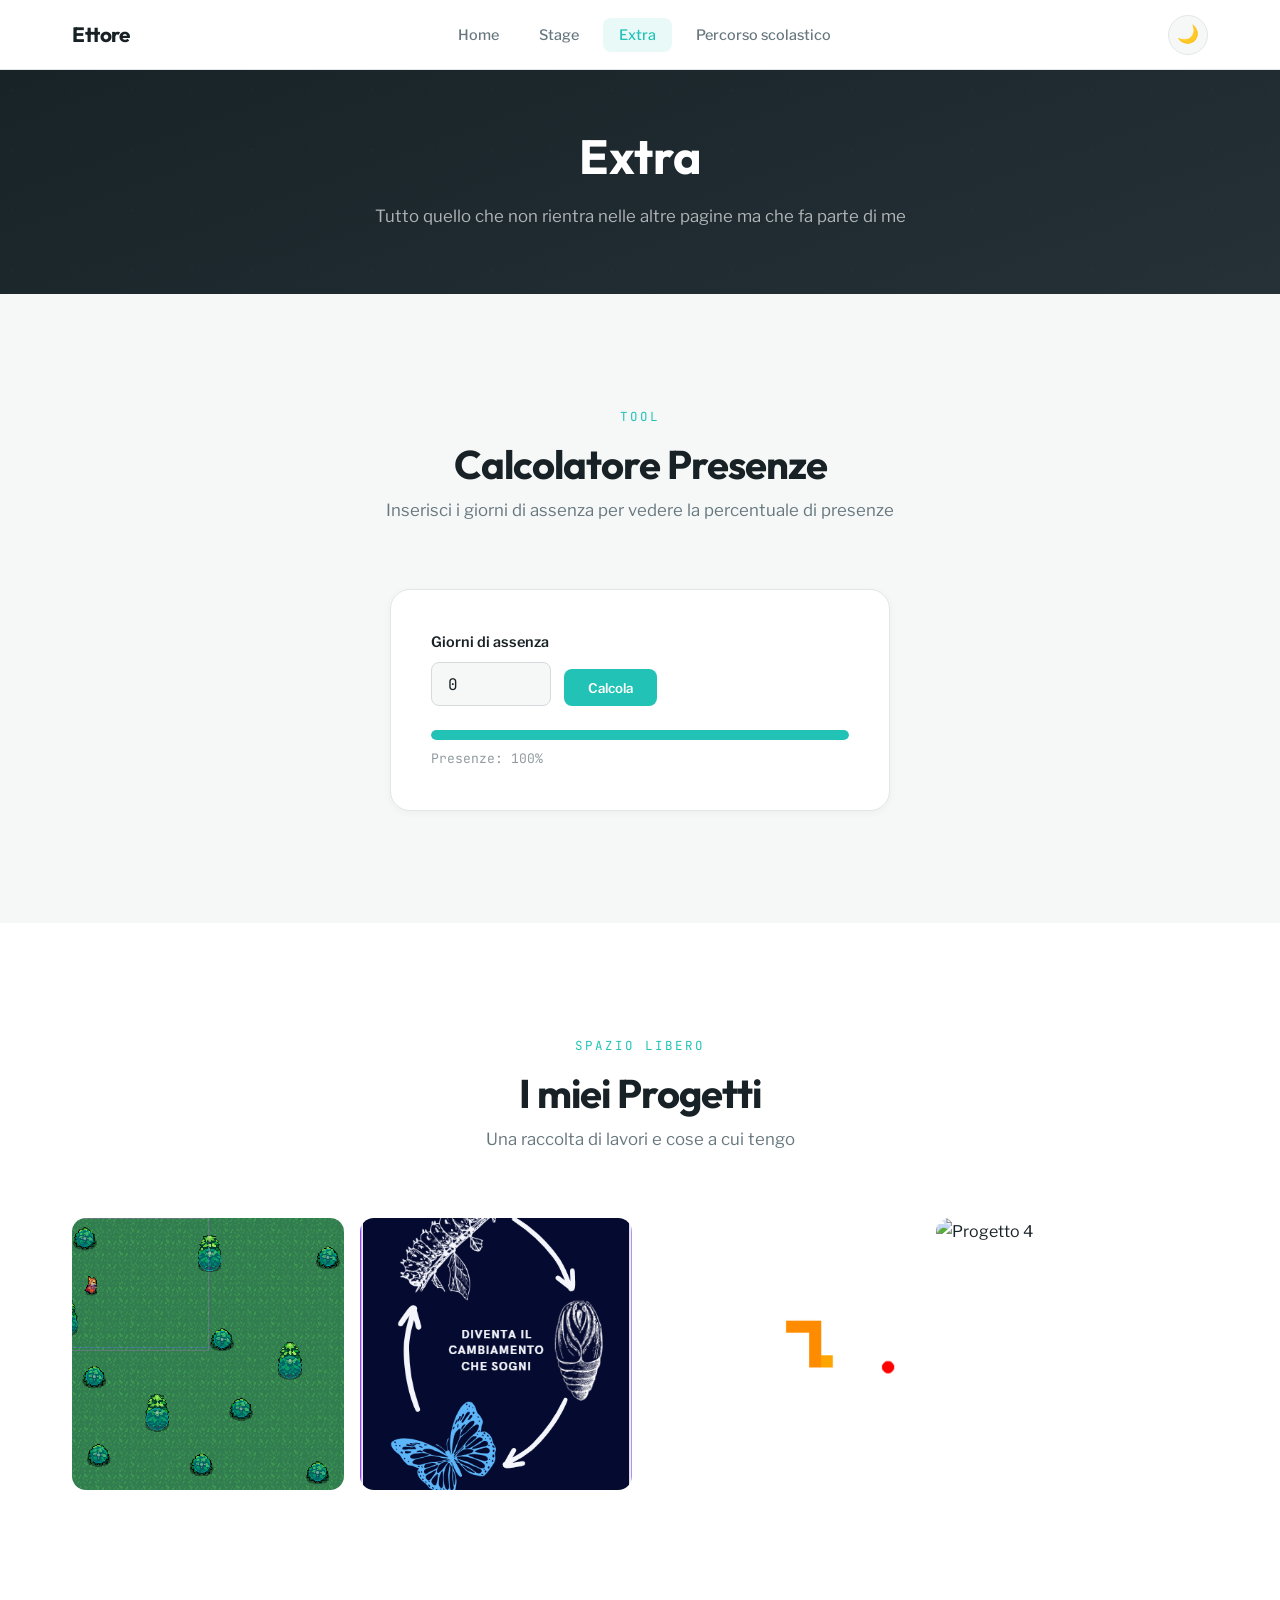
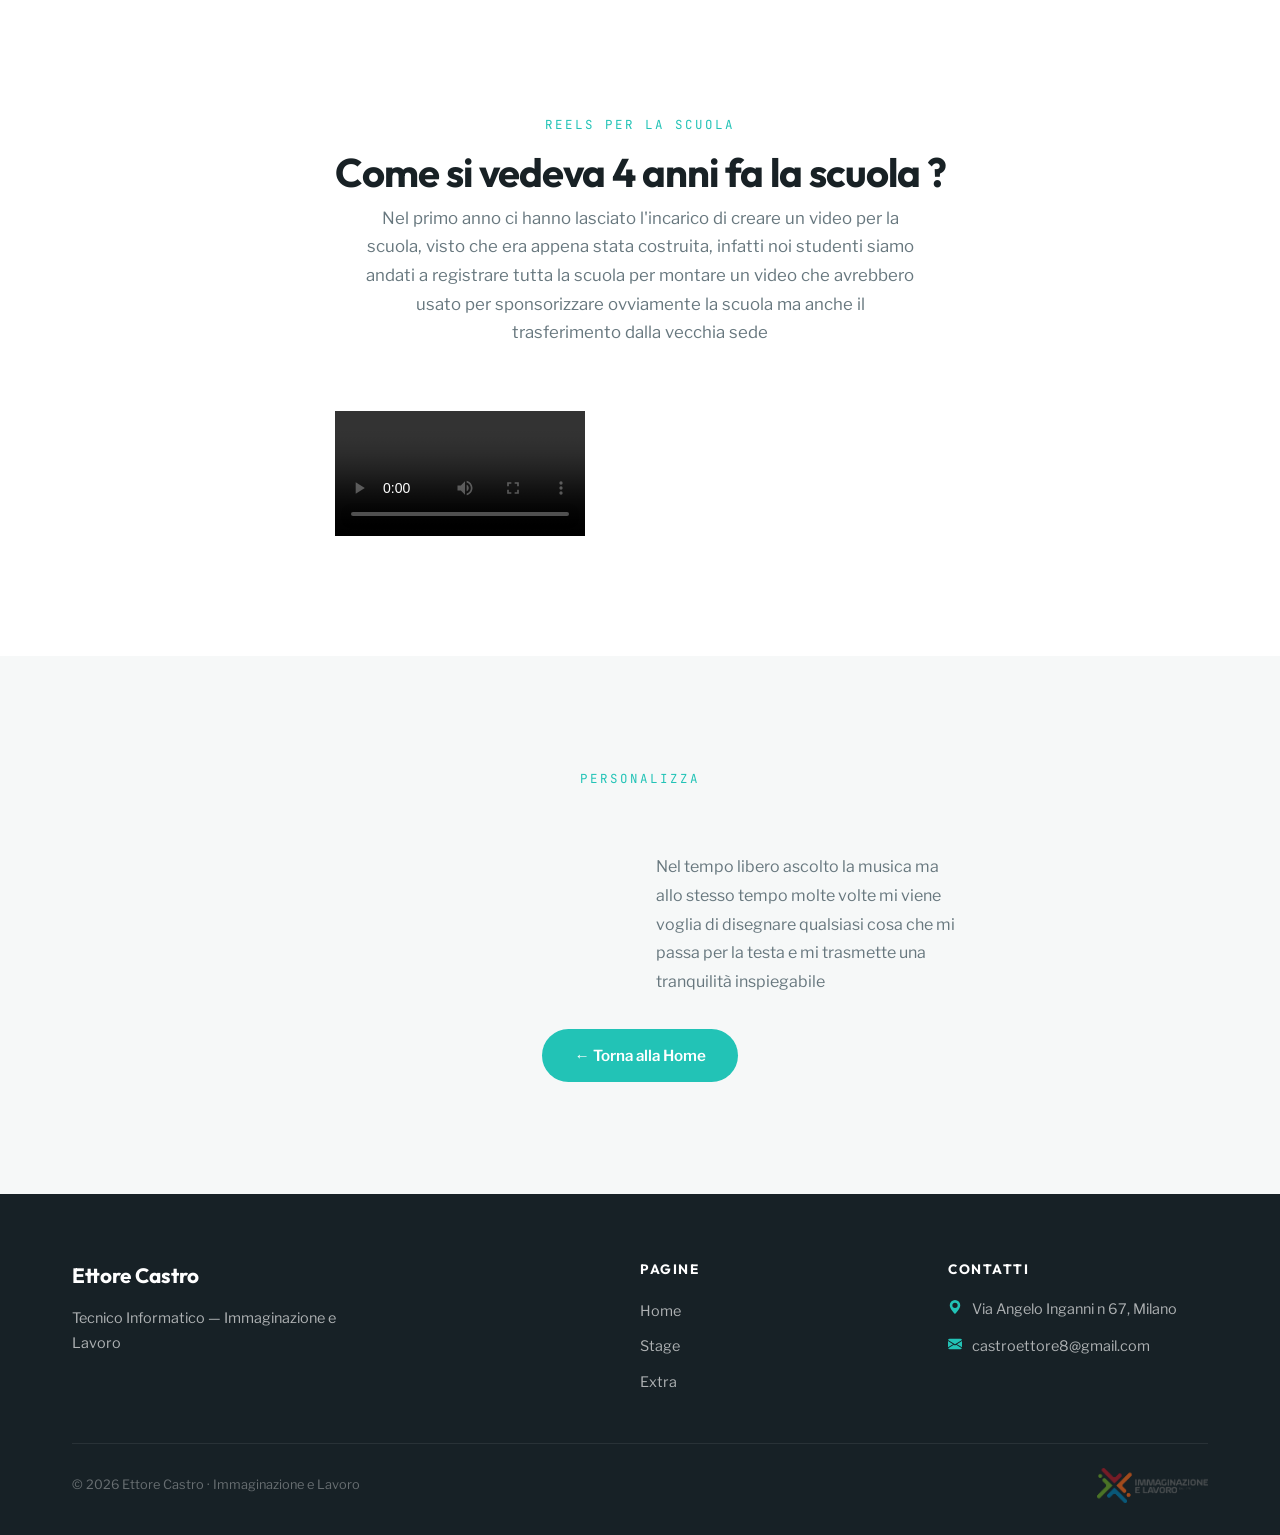
==== commit 416b4be7: "." ====
--- a/extra.html
+++ b/extra.html
@@ -1,5 +1,5 @@
 <!DOCTYPE html>
-<html lang="it" data-theme="default">
+<html lang="it" data-theme="ocean">
 <head>
     <meta charset="UTF-8">
     <meta name="viewport" content="width=device-width, initial-scale=1.0">
@@ -108,10 +108,37 @@
                 <div class="gallery-item reveal reveal-delay-4">
                     <img src="https://placehold.co/400x400/533483/e94560?text=Progetto+4" alt="Progetto 4">
                     <div class="gallery-item-overlay">
-                        <span>Presentazione scuola</span>
-                    </div>
-                </div>
-            </div>
+                        <span></span>
+                    </div>
+                </div>
+            </div>
+        </div>
+    </section>
+
+     <section class="section section-alt sez-video">
+        <div class="section-container">
+            <div class="section-header center reveal">
+                <span class="section-label">Reels per la Scuola</span>
+                <h2 class="section-title">Come si vedeva 4 anni fa la scuola ?</h2>
+                <p class="section-desc">Nel primo anno ci hanno lasciato l'incarico di creare un video per la scuola,
+                    visto che era appena stata costruita, infatti noi studenti siamo andati a registrare tutta la scuola per
+                    montare un video che avrebbero usato per sponsorizzare ovviamente la scuola ma anche il trasferimento dalla 
+                    vecchia sede
+                </p>
+            </div>
+            <video controls width="250">
+                <source src="./img/REELS DEDICATI ALLA SCUOLA (15 feb 2023, 12_16).MOV" type="video/webm" />
+            </video>
+            <!-- MODIFICA: sostituisci le immagini e i testi -->
+            <!-- <div class="gallery-grid">
+                <div class="gallery-item reveal reveal-delay-1">
+                    <img src="./img/Gioco godot.png" alt="Progetto 1">
+                    <div class="gallery-item-overlay">
+                        <span>Gioco con Godot</span>
+                    </div>
+                </div>
+                
+            </div> -->
         </div>
     </section>
 
--- a/style.css
+++ b/style.css
@@ -1254,4 +1254,18 @@
 
 .immagine-disegni {
     padding-right: 100px;
+}
+
+.sez-video {
+    display: flex;
+    flex-direction: column;
+    align-items: center;
+}
+
+.strada-flex {
+    display: flex;
+}
+
+.strada-img {
+    width: 50%;
 }
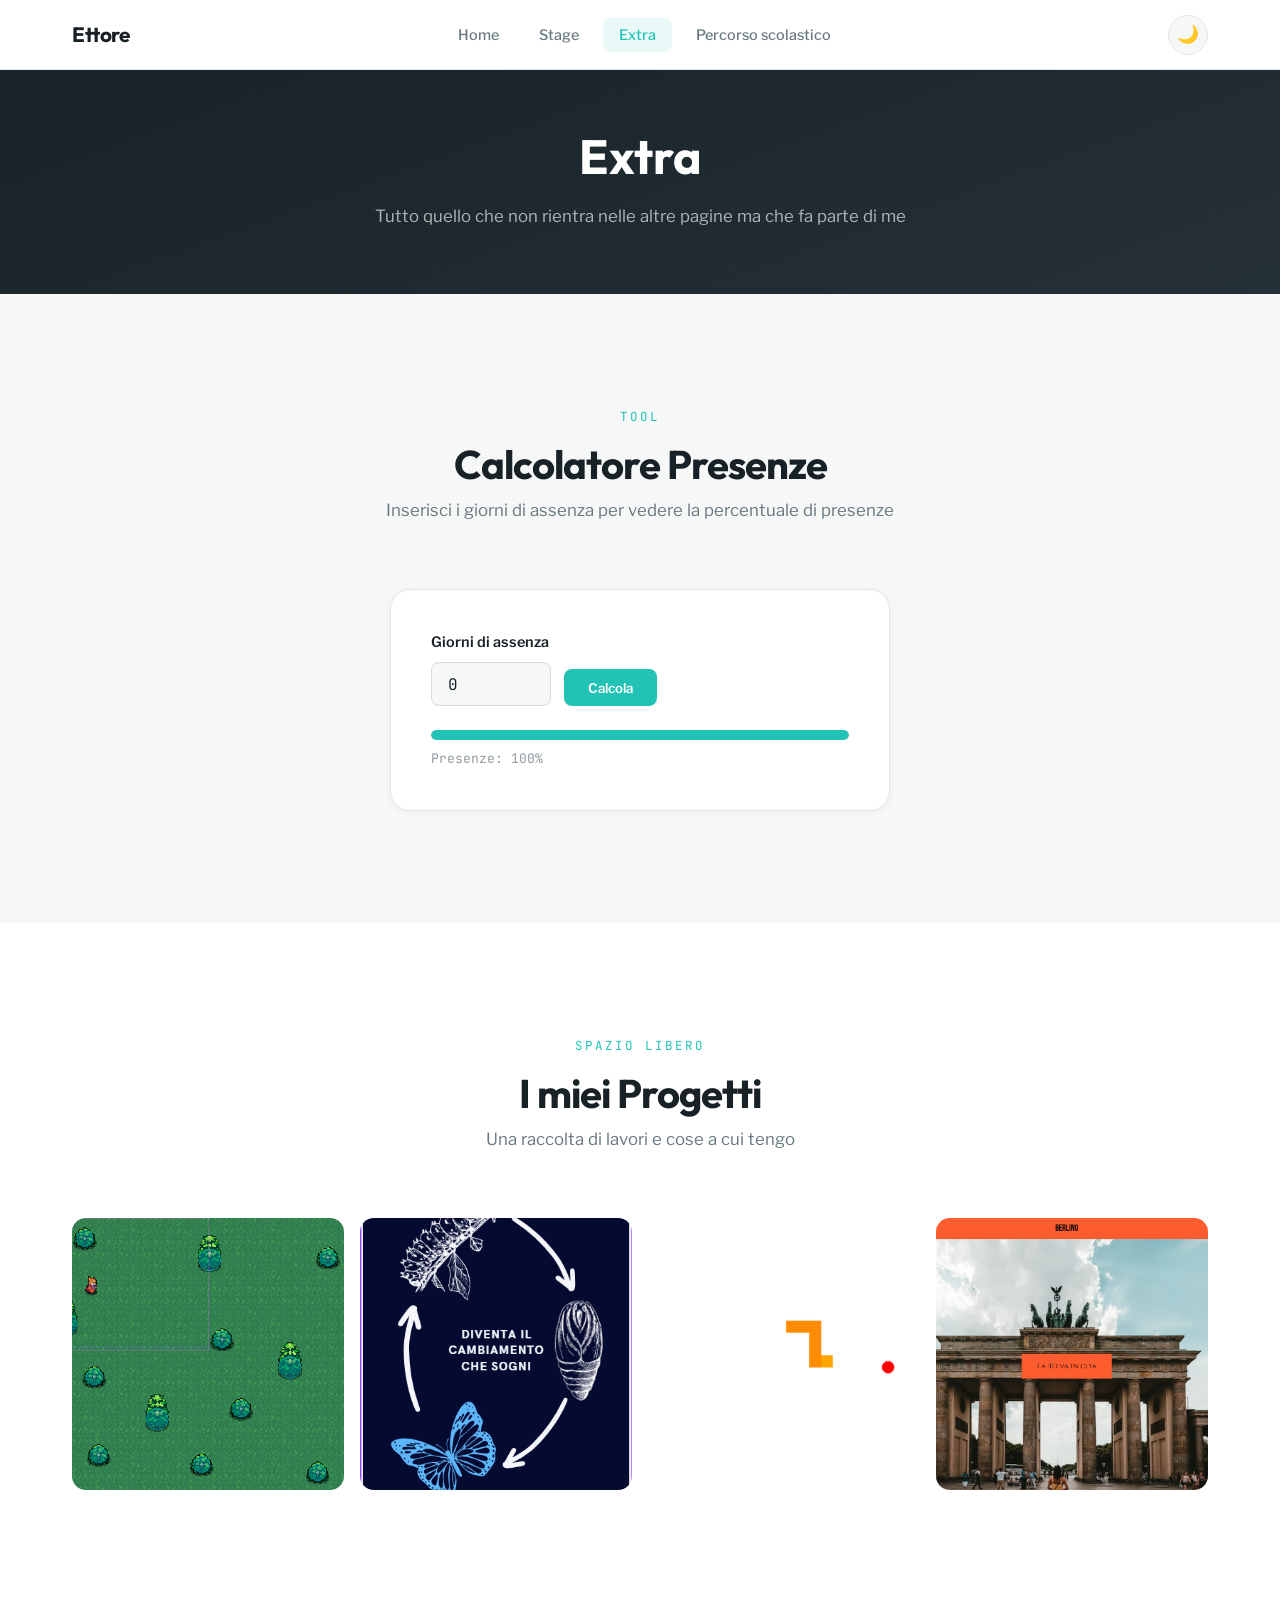
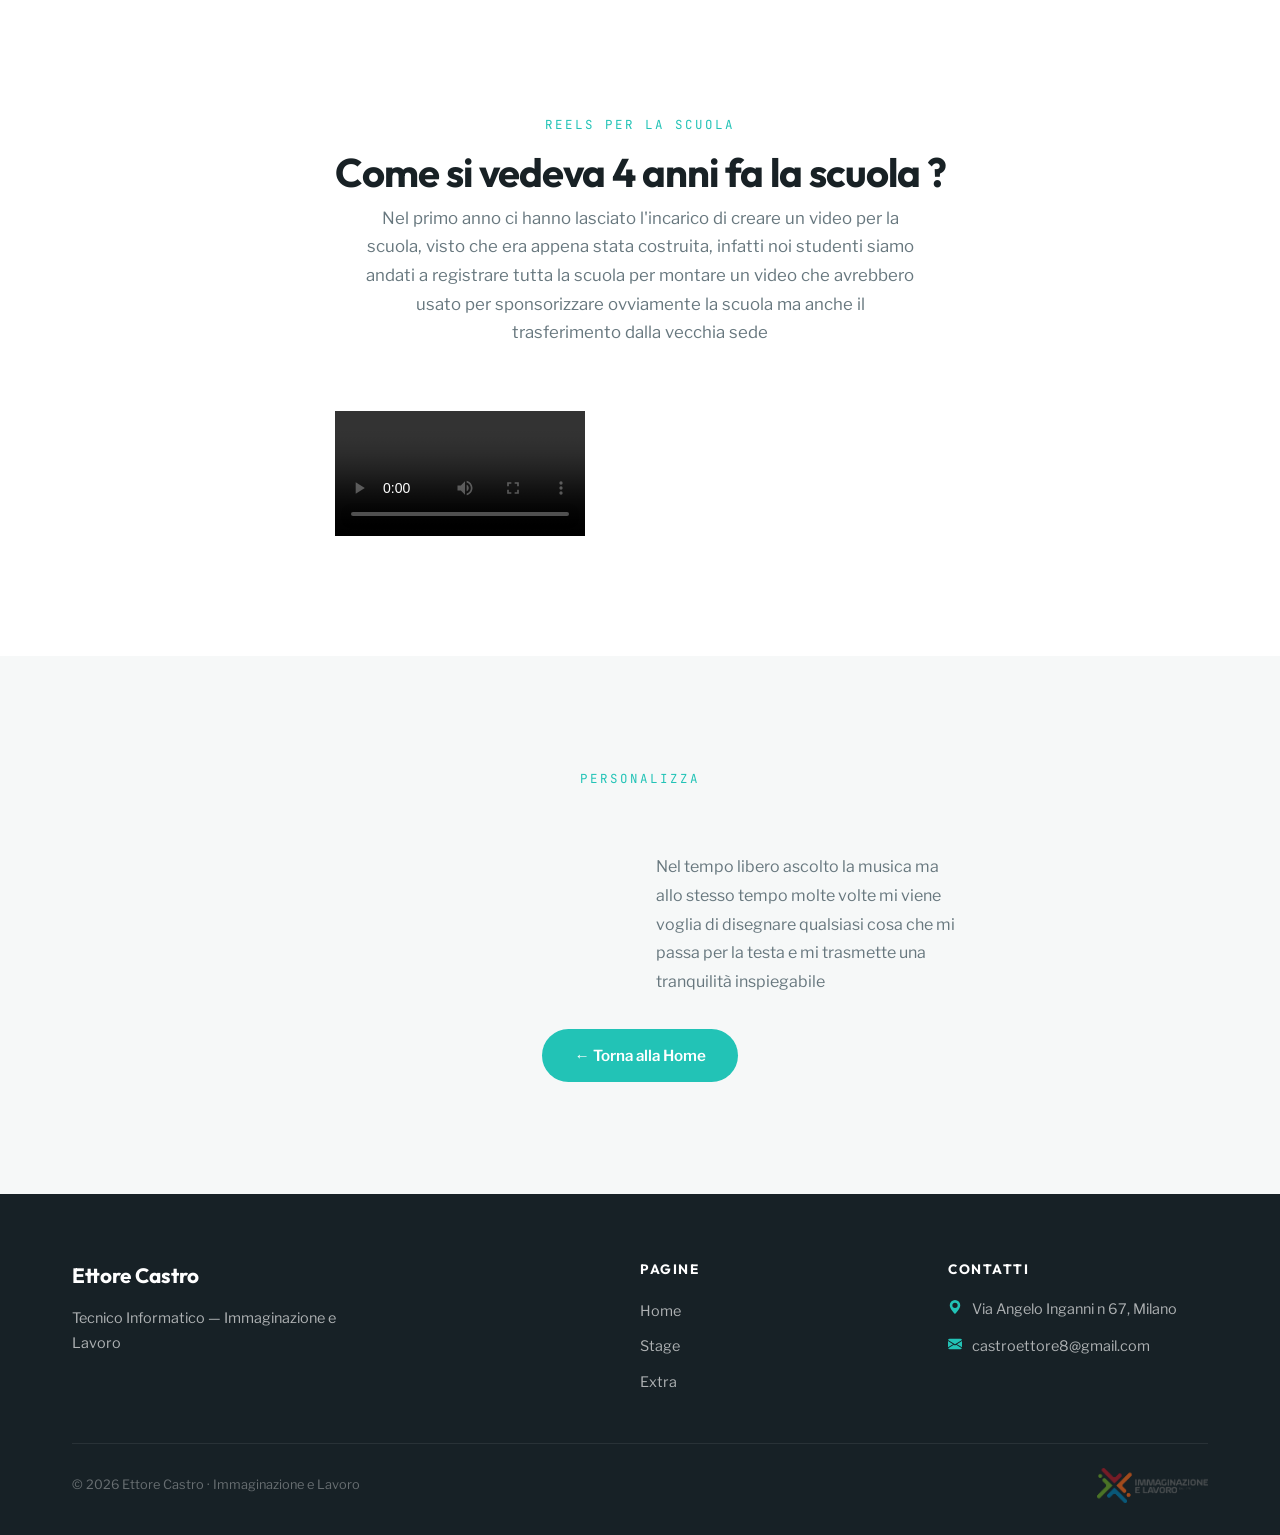
==== commit 9f059068: "." ====
--- a/extra.html
+++ b/extra.html
@@ -106,9 +106,9 @@
                     </div>
                 </div>
                 <div class="gallery-item reveal reveal-delay-4">
-                    <img src="https://placehold.co/400x400/533483/e94560?text=Progetto+4" alt="Progetto 4">
-                    <div class="gallery-item-overlay">
-                        <span></span>
+                    <img src="./img/Gita a berlino.png" alt="Progetto 4">
+                    <div class="gallery-item-overlay">
+                        <span>Gita di 4 anno</span>
                     </div>
                 </div>
             </div>
